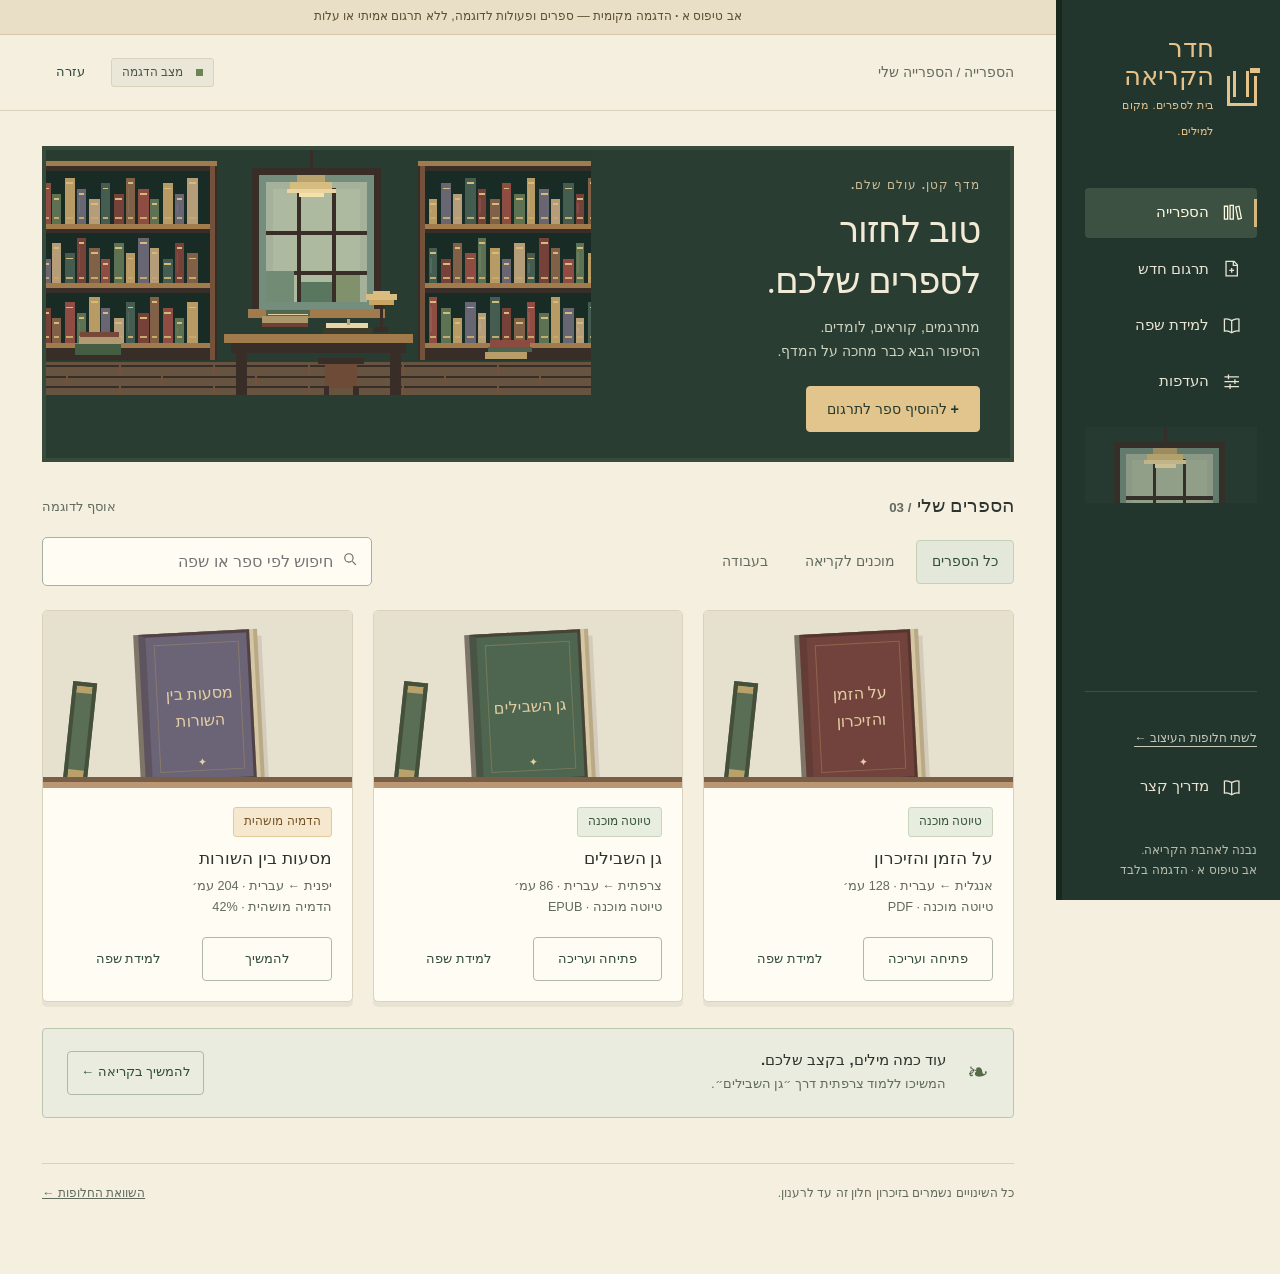
==== design/pixel-library/a.html @ fd71d109 "UX-PIXEL: add two isolated pixel library prototypes" ====
<!doctype html>
<html lang="he" dir="rtl"><head><meta charset="utf-8"><meta name="viewport" content="width=device-width, initial-scale=1"><meta name="color-scheme" content="light"><title>חדר הקריאה · אב טיפוס א</title><link rel="stylesheet" href="styles.css"><script defer src="app.js"></script></head><body data-design="a"><a class="skip" href="#main">דילוג לתוכן</a><div id="app"></div><div id="announcer" class="sr-only" role="status" aria-live="polite"></div><div id="toast" class="toast" role="status" hidden></div><dialog id="modal" aria-labelledby="modal-title"></dialog><noscript>יש להפעיל JavaScript כדי להתנסות באב הטיפוס.</noscript></body></html>
---- design/pixel-library/styles.css ----
/* Original, dependency-free pixel library prototypes. Art is code-native SVG/CSS. */
:root{--paper:#f5efdf;--surface:#fffcf3;--ink:#2d342e;--muted:#626b5e;--line:#d9d2bc;--green:#304c3c;--accent:#8d403c;--gold:#c3a66e;--shadow:0 5px 0 #262a2110;font-family:"Segoe UI",Arial,sans-serif;font-size:16px;color:var(--ink);background:var(--paper);line-height:1.6;font-synthesis:none}
*{box-sizing:border-box}body{margin:0}button,input,textarea,select{font:inherit}button,a,input,textarea,summary{ -webkit-tap-highlight-color:transparent}button{cursor:pointer}button:disabled{cursor:default;opacity:.55}button,a{touch-action:manipulation}a{color:inherit}button{color:inherit}button:focus-visible,a:focus-visible,input:focus-visible,textarea:focus-visible,summary:focus-visible{outline:3px solid #b65d2e;outline-offset:4px}h1,h2,h3,p{margin:0}h1,h2,h3{line-height:1.3}h1{font-family:Georgia,"Noto Serif Hebrew","Times New Roman",serif;font-size:clamp(2.1rem,4vw,3.3rem);font-weight:500;letter-spacing:-.025em}h2{font-size:1.4rem;font-weight:650}h3{font-size:1.05rem}p{line-height:1.7}small,.small{font-size:.83rem}input[type=search],input[type=text],input[type=number],textarea{width:100%;border:1px solid #a7af9f;border-radius:5px;background:var(--surface);padding:11px 13px;min-height:46px;color:var(--ink)}input[type=range]{width:100%;height:44px;accent-color:var(--green);cursor:pointer}input[type=radio],input[type=checkbox]{accent-color:var(--green);width:18px;height:18px;flex:none}textarea{min-height:150px;resize:vertical;line-height:1.9}fieldset{border:0;padding:0;margin:0;min-width:0}legend{font-weight:650;padding:0;margin-bottom:10px}label{display:block}button{border:0;background:none}hr{border:0;border-top:1px solid var(--line);margin:22px 0}[hidden]{display:none!important}.sr-only{position:absolute;width:1px;height:1px;overflow:hidden;clip:rect(0,0,0,0);white-space:nowrap}.skip{position:fixed;top:-100px;right:20px;padding:12px 20px;background:#fff;z-index:100}.skip:focus{top:10px}.muted{color:var(--muted)}.eyebrow{font-size:.75rem;font-weight:700;letter-spacing:.09em;display:block;margin-bottom:10px}.pill{display:inline-flex;align-items:center;gap:7px;padding:4px 10px;border-radius:3px;border:1px solid var(--line);font-size:.76rem;font-weight:600;background:#ebe7d8;color:#4e5849;white-space:nowrap}.pill.ready{background:#e7eddf;color:#3b573c;border-color:#cbd5bd}.pill.warning{background:#f6e8ce;color:#765324;border-color:#e3c99e}.btn{display:inline-flex;align-items:center;justify-content:center;gap:10px;min-height:46px;padding:11px 20px;border:1px solid var(--green);border-radius:4px;background:var(--green);color:#fffdf4;text-decoration:none;font-weight:600;font-size:.9rem;line-height:1.4}.btn:hover{background:#243c2e}.btn.secondary{background:transparent;color:var(--green);border-color:#aeb9a8}.btn.secondary:hover{background:#e8ecdf}.btn.ghost{border-color:transparent;background:none;color:var(--green)}.btn.ghost:hover{background:#e4e8dc}.btn.small{font-size:.82rem;min-height:44px;padding:9px 13px}.btn.accent{background:var(--accent);border-color:var(--accent)}.row{display:flex;align-items:center;gap:12px;flex-wrap:wrap}.between{justify-content:space-between}.stack{display:grid;gap:20px}.panel{background:var(--surface);border:1px solid var(--line);border-radius:6px;padding:26px;box-shadow:var(--shadow)}.panel>h2{margin-bottom:14px}.page-heading{display:flex;justify-content:space-between;align-items:end;gap:20px;margin:0 0 27px}.page-heading p{margin-top:9px;color:var(--muted)}.section-title{display:flex;align-items:center;justify-content:space-between;gap:12px;margin:30px 0 18px}.section-title h2{font-size:1.2rem}.demo-bar{font-size:.78rem;text-align:center;background:#e9dfc7;color:#5b502f;padding:7px 14px;border-bottom:1px solid #d7c9a8}.demo-bar b{font-weight:650}.brand{text-decoration:none;display:flex;align-items:center;gap:13px}.brand strong{font-family:Georgia,"Times New Roman",serif;font-size:1.6rem;font-weight:500;display:block;line-height:1.1}.brand small{font-size:.7rem;letter-spacing:.04em}.logo-pixel{width:33px;height:30px;display:inline-block;position:relative;border:3px solid currentColor;border-top:0;margin-top:5px}.logo-pixel:before{content:"";position:absolute;top:-5px;right:5px;width:10px;height:26px;border-inline:3px solid currentColor}.logo-pixel:after{content:"";position:absolute;top:-8px;right:-6px;width:10px;height:5px;background:currentColor}.shell{min-height:100vh}.side-nav{width:224px;position:fixed;inset:0 0 0 auto;background:#22362d;color:#e9e4d3;padding:35px 23px 20px;display:flex;flex-direction:column;border-left:6px solid #18281f}.side-nav .brand{margin-bottom:46px;color:#e5c28a}.nav-list{display:grid;gap:7px}.nav-button{display:flex;align-items:center;gap:13px;text-align:start;padding:13px 14px;border-radius:4px;min-height:48px;font-size:.91rem;color:inherit;position:relative}.nav-button svg{width:21px;height:21px;flex:none}.nav-button:hover{background:#ffffff0c}.nav-button.active{color:#fff8df;background:#3d5142}.nav-button.active:before{content:"";width:3px;position:absolute;right:0;top:11px;bottom:11px;background:#d5b77f}.nav-divider{height:1px;background:#ffffff20;margin:24px 0}.sidebar-bottom{margin-top:auto;display:grid;gap:13px}.sidebar-bottom a{font-size:.78rem;color:#c7c9b8;text-underline-offset:4px}.side-footer{font-size:.74rem;color:#b7bdad;line-height:1.7;margin-top:15px}.sidebar-art{height:76px;overflow:hidden;opacity:.8;margin-top:20px}.body-area{margin-right:224px}.topline{min-height:76px;padding:15px 42px;display:flex;align-items:center;justify-content:space-between;border-bottom:1px solid var(--line);gap:16px}.breadcrumb{font-size:.85rem;color:var(--muted)}.top-tools{display:flex;align-items:center;gap:12px}.local-dot{width:7px;height:7px;background:#6b8555;display:inline-block;margin-inline-end:6px}.main{max-width:1230px;margin:auto;padding:35px 42px 50px;min-height:calc(100vh - 150px)}.app-footer{display:flex;align-items:center;justify-content:space-between;gap:14px;padding:20px 0;margin-top:45px;border-top:1px solid var(--line);font-size:.77rem;color:var(--muted)}.library-hero{display:grid;grid-template-columns:1fr 1.3fr;align-items:center;background:#293d33;color:#f2ead5;min-height:235px;border:4px solid #364b3c;overflow:hidden;position:relative;margin-bottom:32px}.hero-copy{padding:26px 30px;z-index:1}.hero-copy .eyebrow{color:#cdbd99}.hero-copy h1{font-size:2.25rem;line-height:1.4}.hero-copy p{color:#d0d4bf;font-size:.88rem;margin:10px 0 22px}.library-hero .btn{background:#e1c58c;color:#283a2c;border-color:#e1c58c}.scene{display:block;width:100%;height:100%;min-height:210px;object-fit:cover;image-rendering:pixelated}.hero-art{height:245px;align-self:stretch;overflow:hidden}.toolbar{display:flex;align-items:center;justify-content:space-between;gap:18px;margin-bottom:24px;flex-wrap:wrap}.search{position:relative;max-width:330px;flex:1;min-width:170px}.search input{padding-inline-start:38px;background:#fffcf3}.search svg{position:absolute;right:12px;top:14px;width:18px;height:18px;color:var(--muted)}.filter-group{display:flex;gap:5px;flex-wrap:wrap}.filter{border:1px solid transparent;border-radius:4px;min-height:44px;padding:9px 15px;font-size:.85rem;color:var(--muted)}.filter.active{background:#e3e8da;color:#304c3c;border-color:#c5cfba;font-weight:650}.books{display:grid;grid-template-columns:repeat(3,minmax(0,1fr));gap:20px}.book-card{background:var(--surface);border:1px solid var(--line);border-radius:5px;overflow:hidden;box-shadow:var(--shadow)}.book-art{height:177px;display:flex;align-items:end;justify-content:center;background:#e6e0cf;border-bottom:6px solid #ba9672;position:relative;padding:22px 30px 0;overflow:hidden}.book-art:after{content:"";position:absolute;left:0;right:0;bottom:0;height:5px;background:#795e47}.book-cover{height:150px;width:111px;background:var(--cover,#6b433c);color:#e4cfa3;position:relative;box-shadow:-5px 0 #392e2599,4px 0 #d5c6a4,8px 0 #b9a984,12px 7px 0 #3a2c251c;border:3px solid #432e2599;border-left:7px solid #392b2444;display:flex;align-items:center;justify-content:center;padding:13px;text-align:center;font-family:Georgia,"Times New Roman",serif;font-size:1rem;line-height:1.7;transform:rotate(-3deg)}.book-cover:before{content:"";position:absolute;inset:8px;border:1px solid #b3996366}.book-cover:after{content:"✦";position:absolute;bottom:7px;font-size:11px}.book-art .little-book{position:absolute;height:100px;width:24px;bottom:0;left:25px;background:#5a6e55;border:4px solid #45503b;box-shadow:inset 0 7px #b9a16a,inset 0 -8px #b9a16a;transform:rotate(6deg)}.book-body{padding:19px 20px 20px}.book-body h3{font-size:1.05rem;margin-top:11px}.book-meta{font-size:.79rem;color:var(--muted);margin:6px 0 18px}.book-actions{display:flex;gap:9px}.book-actions .btn{flex:1;padding:9px;font-size:.8rem}.continue-card{display:flex;align-items:center;gap:21px;margin-top:26px;padding:21px 24px;border:1px solid #b9c5ad;background:#e9ecdf;border-radius:4px}.continue-card .bookmark{font-size:1.6rem;color:#566a48}.continue-card h3{font-size:.94rem}.continue-card p{font-size:.83rem;color:var(--muted);margin-top:4px}.continue-card .btn{margin-inline-start:auto;white-space:nowrap}.empty{padding:55px 20px;text-align:center;border:1px dashed var(--line);background:#fffcf380;grid-column:1/-1}.empty p{color:var(--muted);margin:12px 0 18px}.workspace-grid{display:grid;grid-template-columns:minmax(0,1fr) 280px;gap:25px;align-items:start}.intro-note{border-inline-start:3px solid var(--gold);padding-inline-start:14px;margin:15px 0 24px;color:var(--muted);font-size:.9rem}.drop-zone{display:grid;place-items:center;text-align:center;border:2px dashed #b5bda7;background:#f0f1e7;border-radius:5px;min-height:180px;padding:26px;transition:background .15s}.drop-zone.drag{background:#dae5cf;border-color:var(--green)}.drop-zone h3{margin:12px 0 5px;font-size:1.1rem}.drop-zone p{font-size:.83rem;color:var(--muted);margin-bottom:16px}.drop-zone svg{width:43px;height:43px;color:#718465}.drop-zone .file-name{max-width:100%;overflow-wrap:anywhere;font-size:1rem}.file-input{position:absolute;width:1px;height:1px;opacity:0;pointer-events:none}.selected-meta{display:flex;gap:8px;justify-content:center;margin-top:10px;font-size:.77rem;color:var(--muted)}.field-group{margin-top:25px;display:grid;gap:24px}.choices{display:flex;gap:8px;flex-wrap:wrap}.choice{display:flex;align-items:center;gap:9px;border:1px solid #bdc4b3;background:#fffdf6;min-height:48px;padding:10px 15px;border-radius:4px;cursor:pointer;flex:1;min-width:110px;font-size:.89rem}.choice:has(input:checked){background:#e7ecde;border-color:#5e7557;box-shadow:inset 0 0 0 1px #5e7557}.choice:has(input:focus-visible){outline:3px solid #b65d2e;outline-offset:3px}.choice small{font-size:.75rem;display:block;color:var(--muted)}.choice input{margin:0}.control-head{display:flex;justify-content:space-between;align-items:center;gap:14px;margin-bottom:4px;font-weight:650;font-size:.94rem}.value{font-size:.84rem;font-weight:650;color:var(--green);background:#e5eadc;padding:3px 10px;border-radius:3px}.range-labels{display:flex;justify-content:space-between;gap:8px;font-size:.8rem;color:var(--muted);margin-bottom:2px}.help-text{font-size:.81rem;color:var(--muted);margin-top:7px}.budget-row{display:flex;align-items:center;gap:18px}.budget-row input[type=number]{width:100px;direction:ltr;text-align:center}.budget-row input[type=range]{flex:1;min-width:0}.advanced{border-top:1px solid var(--line);margin-top:24px;padding-top:7px}.advanced summary{min-height:48px;cursor:pointer;padding:11px 0;font-size:.87rem;font-weight:600}.advanced .stack{padding:12px 0}.inline-check{display:flex;align-items:start;gap:10px;font-size:.86rem}.inline-check input{margin-top:5px}.form-actions{display:flex;align-items:center;justify-content:space-between;gap:14px;border-top:1px solid var(--line);padding-top:22px;margin-top:24px;flex-wrap:wrap}.form-actions p{font-size:.79rem;color:var(--muted)}.summary-card{position:sticky;top:25px}.summary-card .eyebrow{color:var(--muted)}.summary-card h3{margin:10px 0 17px;font-size:1.18rem}.summary-lines{display:grid;gap:13px}.summary-line{display:flex;justify-content:space-between;align-items:start;gap:12px;font-size:.85rem}.summary-line span{color:var(--muted)}.summary-line strong{font-weight:600;text-align:end;overflow-wrap:anywhere}.summary-card .tiny-scene{height:95px;overflow:hidden;border:2px solid #817050;margin-bottom:20px}.summary-card .scene{min-height:95px}.summary-card p{font-size:.8rem;color:var(--muted);margin-top:20px}.error{font-size:.86rem;color:#8b302f;background:#f7e5df;border:1px solid #d7a99b;border-radius:3px;padding:11px 14px;margin:14px 0}.steps{display:flex;gap:0;margin:0 0 26px;padding:0;list-style:none;border-bottom:1px solid var(--line)}.steps li{flex:1;display:flex;gap:9px;align-items:center;font-size:.87rem;padding:13px 6px;border-bottom:3px solid transparent;color:var(--muted)}.steps li.current{border-color:var(--accent);color:var(--accent);font-weight:650}.steps li.done{color:var(--green)}.step-number{width:25px;height:25px;display:inline-grid;place-items:center;border:1px solid currentColor;font-size:.75rem;border-radius:50%}.review-levels{margin-top:7px;display:grid;grid-template-columns:repeat(3,1fr);gap:6px}.review-levels button{min-height:44px;font-size:.8rem;border:1px solid transparent;border-radius:3px;padding:7px}.review-levels button[aria-pressed=true]{background:#e7ecde;border-color:#b6c4a5;font-weight:600}.job-center{max-width:800px;margin:0 auto}.job-scene{height:185px;overflow:hidden;max-width:500px;margin:0 auto 25px;border:4px solid #786747}.job-scene .scene{min-height:185px}.job-status{text-align:center;margin:20px 0 28px}.job-status h1{font-size:2.1rem;margin:9px 0}.job-status p{color:var(--muted);overflow-wrap:anywhere}.progress-heading{display:flex;justify-content:space-between;align-items:center;margin-bottom:12px;font-size:.9rem}progress{width:100%;height:12px;accent-color:var(--green);border:0;background:#dedecf;display:block}progress::-webkit-progress-bar{background:#dedecf;border-radius:2px}progress::-webkit-progress-value{background:#607b50;border-radius:2px}.job-stages{display:grid;grid-template-columns:repeat(4,1fr);gap:10px;padding:23px 0 0}.job-stage{font-size:.8rem;color:var(--muted);display:flex;align-items:center;gap:7px}.stage-dot{width:8px;height:8px;display:inline-block;flex:none;background:#c8cbbd}.job-stage.done .stage-dot{background:#617b50}.job-actions{display:flex;justify-content:center;gap:12px;margin:25px 0}.notice{padding:14px 17px;border:1px solid #d5c5a3;background:#f4ead4;color:#685533;font-size:.85rem;border-radius:4px}.result-layout{display:grid;grid-template-columns:230px minmax(0,1fr);gap:35px}.result-layout .book-art{height:265px;border:1px solid var(--line);border-bottom:7px solid #b3936e;border-radius:4px}.result-layout .book-cover{height:205px;width:145px;font-size:1.3rem;margin-bottom:5px}.result-heading{margin:8px 0 24px}.result-heading h1{margin:12px 0;font-size:2.3rem}.result-heading p{color:var(--muted)}.result-actions{display:flex;gap:10px;flex-wrap:wrap;margin:24px 0}.review-panel{margin-top:26px}.review-columns{display:grid;grid-template-columns:1fr 1fr;gap:20px;direction:ltr;margin:20px 0}.review-columns>section{min-width:0}.review-columns h3{font-size:.87rem;margin-bottom:12px;color:var(--muted)}.source-text{padding:17px;background:#efeee5;border:1px solid var(--line);border-radius:3px;min-height:210px;line-height:2;font-family:Georgia,serif;font-size:1.1rem}.review-columns textarea{min-height:210px}.review-findings{background:#f7edd7;padding:14px 18px;border-inline-start:3px solid #bb9855;font-size:.85rem}.reader-settings{display:flex;gap:20px;align-items:center;flex-wrap:wrap}.reader-settings .size-control{max-width:220px;flex:1}.learning-layout{display:grid;grid-template-columns:300px minmax(0,1fr);gap:25px}.learning-config{padding:22px}.learning-config>h2{margin-bottom:20px}.languages{display:grid;grid-template-columns:1fr 1fr;gap:7px}.languages .choice{padding:8px 10px;min-width:0;font-size:.81rem}.learning-config .control-head{margin-top:24px}.chapter-stepper{display:flex;gap:7px;align-items:center;margin:12px 0}.chapter-stepper input{min-width:0;text-align:center}.chapter-stepper .btn{padding:10px 15px}.reader{padding:30px 38px;background:#fffcf4;border:1px solid var(--line);border-radius:4px}.reader-top{display:flex;align-items:center;justify-content:space-between;gap:10px;margin-bottom:22px}.reader-top h2{font-size:1.18rem}.reader-copy{font-family:Georgia,"Times New Roman",serif;line-height:2.1;font-size:var(--reader-size,20px);max-width:58ch}.reader-copy p{margin:18px 0;line-height:2.1}.gloss-word{font-family:inherit;font-size:inherit;line-height:1.5;color:#45613b;border-bottom:2px dotted #6f875b;background:#e5ebdb;padding:0 5px;min-height:44px}.gloss-box{border:1px solid #a8b99a;background:#eef2e7;margin:20px 0;padding:13px 16px;display:flex;align-items:center;justify-content:space-between;gap:15px;font-size:.9rem}.reader-bottom{margin-top:28px;border-top:1px solid var(--line);padding-top:20px}.learning-progress{margin-top:24px}.vocab{display:grid;grid-template-columns:repeat(3,1fr);gap:12px;margin-top:16px}.vocab div{border:1px solid var(--line);padding:13px;background:#faf7ed;border-radius:3px;font-size:.88rem}.vocab small{display:block;color:var(--muted)}.settings-grid{display:grid;grid-template-columns:1fr 1fr;gap:20px}.settings-grid h3{margin-bottom:12px}.settings-grid p{font-size:.86rem;color:var(--muted);margin:10px 0 20px}.settings-grid .wide{grid-column:1/-1}.setting-row{display:flex;align-items:center;justify-content:space-between;gap:15px;border-bottom:1px solid var(--line);padding:16px 0}.setting-row h3{font-size:.91rem;margin:0}.setting-row p{margin:5px 0 0;font-size:.8rem}.toast{position:fixed;bottom:25px;left:25px;background:#243f31;color:#fff8e8;padding:14px 23px;border:1px solid #94a686;box-shadow:0 5px 25px #0002;max-width:calc(100vw - 40px);z-index:90;font-size:.9rem;border-radius:4px}dialog{width:min(530px,calc(100% - 32px));max-height:calc(100dvh - 32px);overflow:auto;background:var(--surface);color:var(--ink);border:1px solid #8f9b82;border-radius:6px;padding:28px;box-shadow:0 20px 100px #152d2244}dialog::backdrop{background:#16291fc0}dialog h2{margin-bottom:16px}dialog p{font-size:.9rem;color:var(--muted);margin:15px 0}.dialog-actions{display:flex;gap:12px;flex-wrap:wrap;margin-top:25px}.dialog-summary{padding:16px;background:#eceee1;border:1px solid var(--line);font-size:.88rem;line-height:2}.dialog-heading{display:flex;justify-content:space-between;align-items:start;gap:12px}.dialog-heading .btn{margin-top:-10px;margin-inline-end:-10px;padding:10px 15px}.no-art .scene,.no-art .book-art,.no-art .sidebar-art{visibility:hidden}.no-art .hero-art{opacity:0}.no-art .library-hero{grid-template-columns:1fr}.no-art .hero-art{display:none}
/* B: card catalogue. Top navigation, lighter room, staged choices. */
body[data-design=b]{--paper:#f6f2e7;--surface:#fffdf7;--ink:#393b31;--muted:#64685a;--green:#50614a;--accent:#91493f;--line:#dcd6c5;background:repeating-linear-gradient(0deg,transparent 0 7px,#9c865005 7px 8px),var(--paper)}body[data-design=b] .body-area{margin:0} .catalog-header{max-width:1300px;margin:auto;display:flex;align-items:center;justify-content:space-between;gap:25px;padding:25px 42px;border-bottom:1px solid var(--line)}.catalog-header .brand{color:#6f4036}.catalog-nav{display:flex;gap:5px}.catalog-nav .nav-button{color:#686858;font-size:.87rem;min-width:95px;justify-content:center}.catalog-nav .nav-button.active{background:#ede5d4;color:#7d4136}.catalog-nav .nav-button.active:before{display:none}.catalog-nav .nav-button svg{display:none}body[data-design=b] .topline{max-width:1216px;margin:0 auto;min-height:56px;padding:12px 42px;border-bottom:0}body[data-design=b] .main{padding-top:20px;max-width:1216px}body[data-design=b] .demo-bar{background:#ece5d4}body[data-design=b] .page-heading h1{font-size:2.6rem;color:#71483c}body[data-design=b] .workspace-grid{grid-template-columns:minmax(0,1fr) 310px;gap:40px}body[data-design=b] .panel{border-radius:2px;box-shadow:4px 4px 0 #c5bda52a}body[data-design=b] .wizard-panel{padding:30px 36px;border-top:5px solid #9b6e4e}body[data-design=b] .summary-card{border:0;background:none;box-shadow:none;padding:0;position:static}body[data-design=b] .summary-card .tiny-scene{height:170px;border:0;border-bottom:6px solid #bc946c;margin-bottom:23px}body[data-design=b] .summary-card .scene{min-height:170px}body[data-design=b] .drop-zone{min-height:235px;background:#f5f3e9;border-color:#c3bea6}body[data-design=b] .btn{border-radius:2px}body[data-design=b] .library-hero{background:#ece4d1;color:#503e30;border-color:#b5946f;border-width:0 0 6px;grid-template-columns:1.15fr 1fr}body[data-design=b] .hero-copy h1{color:#70483c}body[data-design=b] .hero-copy .eyebrow,body[data-design=b] .hero-copy p{color:#70654e}body[data-design=b] .library-hero .btn{background:#50614a;color:white;border-color:#50614a}body[data-design=b] .books{grid-template-columns:1fr}body[data-design=b] .book-card{display:grid;grid-template-columns:130px 1fr;border-inline-start:5px solid #af9270;border-radius:0;overflow:visible}body[data-design=b] .book-art{height:170px;padding:25px 15px 0;border-bottom:0;background:#ebe6d7}body[data-design=b] .book-cover{width:83px;height:127px;font-size:.85rem}body[data-design=b] .book-art .little-book{display:none}body[data-design=b] .book-art:after{display:none}body[data-design=b] .book-body{position:relative;padding:23px 27px}body[data-design=b] .book-body h3{margin-top:0;font-size:1.2rem}body[data-design=b] .book-body>.pill{float:left}body[data-design=b] .book-meta{margin-top:10px}body[data-design=b] .book-actions{position:absolute;left:26px;bottom:20px}body[data-design=b] .book-actions .btn{flex:none;min-width:110px}body[data-design=b] .result-layout .book-art{height:270px;border-bottom:6px solid #b5946f}body[data-design=b] .result-layout .book-cover{width:145px;height:210px;font-size:1.3rem}body[data-design=b] .reader{background:#fffef9;border-top:4px solid #b79e79}body[data-design=b] .pill{border-radius:0}
/* Comparison entry */
.comparison{background:#eee8d8}.comparison>main{max-width:1120px;margin:auto;padding:70px 35px 35px}.comparison h1{font-size:3.6rem;color:#304c3c;line-height:1.25}.comparison h1 em{font-style:normal;color:#8a4d3f}.comparison .intro{margin-top:22px;color:#666b5b;font-size:1.05rem}.compare-grid{display:grid;grid-template-columns:1fr 1fr;gap:28px;margin:36px 0 27px}.concept{padding:30px;text-decoration:none;border:1px solid #c0b69d;display:block;box-shadow:0 6px 0 #4b4a2910;transition:transform .15s}.concept:hover{transform:translateY(-3px)}.concept-a{background:#263f32;color:#f0e7cf;border:4px solid #334d3c}.concept-b{background:#fffaf0;color:#594135;border-top:4px solid #ad8764}.concept h2{font-family:Georgia,"Times New Roman",serif;font-size:2.05rem;margin:10px 0 12px;font-weight:500}.concept p{font-size:.91rem;opacity:.85}.concept-link{display:block;margin-top:25px;font-size:.9rem;font-weight:650}.mini-shelf{height:104px;display:flex;align-items:end;gap:7px;border-bottom:9px solid #99704d;padding:0 20px;margin:0 -5px 26px;background:#182c23}.mini-shelf i{display:block;width:30px;height:77px;background:#904f3e;border:4px solid #4c342a;box-shadow:inset 0 5px #b8985e,inset 0 -5px #b8985e}.mini-shelf i:nth-child(2n){height:65px;background:#73805b}.mini-shelf i:nth-child(3n){height:91px;background:#c0a074}.mini-shelf i:nth-child(5){transform:rotate(-8deg);margin:0 5px}.mini-catalog{height:104px;display:flex;gap:7px;align-items:end;margin-bottom:26px;border-bottom:7px solid #b48e67}.mini-catalog span{flex:1;padding:20px 10px;background:#ede5d3;border:1px solid #c6b998;font-size:.75rem}.mini-catalog span:nth-child(2){padding-top:35px}.mini-catalog span:nth-child(3){padding-top:50px}.demo-note{font-size:.83rem;color:#666b5b;text-align:center}.comparison-notes{margin-top:25px;font-size:.9rem;color:#646454}.comparison-notes summary{padding:12px 0;cursor:pointer;min-height:44px}.comparison-notes p{margin-top:10px}
@media(min-width:1600px){.main{padding-top:45px}.library-hero{min-height:280px}.hero-art{height:280px}}
@media(max-width:1150px){.side-nav{width:188px;padding-inline:16px}.body-area{margin-right:188px}.main{padding-inline:26px}.topline{padding-inline:26px}.books{gap:14px}.book-actions{flex-wrap:wrap}.workspace-grid{grid-template-columns:minmax(0,1fr) 240px;gap:20px}.hero-copy{padding:24px}.hero-copy h1{font-size:1.9rem}.learning-layout{grid-template-columns:260px minmax(0,1fr);gap:18px}.reader{padding:25px}.catalog-header{padding-inline:28px}body[data-design=b] .workspace-grid{grid-template-columns:minmax(0,1fr) 260px;gap:28px}.catalog-header .brand strong{font-size:1.35rem}}
@media(max-width:900px){.books{grid-template-columns:repeat(2,minmax(0,1fr))}.library-hero{grid-template-columns:1fr}.hero-art{height:170px;grid-row:1}.hero-art .scene{min-height:170px}.hero-copy{padding:24px}.hero-copy h1{font-size:2rem}.workspace-grid{grid-template-columns:1fr}.summary-card{position:static}.summary-card .tiny-scene{display:none}.learning-layout{grid-template-columns:1fr}.learning-config .languages{grid-template-columns:repeat(3,1fr)}.learning-config .control-head{margin-top:16px}.catalog-header{flex-wrap:wrap;gap:15px}.catalog-nav{margin-inline-start:auto}.catalog-nav .nav-button{min-width:75px;padding-inline:10px}body[data-design=b] .workspace-grid{grid-template-columns:1fr}body[data-design=b] .summary-card .tiny-scene{display:none}body[data-design=b] .summary-card{border:1px solid var(--line);background:#eee8d8;padding:23px}.settings-grid{grid-template-columns:1fr}.settings-grid .wide{grid-column:auto}}
@media(max-width:680px){.side-nav{position:static;width:auto;padding:18px 18px 0;border-left:0;border-bottom:5px solid #172a20;display:block}.side-nav .brand{margin-bottom:17px}.side-nav .brand strong{font-size:1.4rem}.nav-list{display:flex;gap:3px;justify-content:space-between}.nav-button{padding:10px;gap:6px;font-size:.79rem;flex:1;justify-content:center;min-height:48px}.nav-button svg{width:17px;height:17px}.nav-button.active:before{top:auto;bottom:0;left:15px;right:15px;width:auto;height:3px}.sidebar-bottom,.nav-divider,.side-footer,.sidebar-art{display:none}.body-area{margin:0}.topline{min-height:50px;padding:10px 18px}.topline .pill{font-size:.69rem}.breadcrumb{font-size:.78rem}.top-tools{gap:5px}.main{padding:22px 18px 30px}.demo-bar{font-size:.69rem;padding:6px 12px}.page-heading{align-items:start;margin-bottom:22px;gap:12px}.page-heading h1{font-size:2.1rem}.page-heading p{font-size:.86rem}.page-heading>.btn{font-size:.79rem;padding:10px 12px;white-space:nowrap}.books{gap:13px}.book-art{height:148px;padding:18px 17px 0}.book-cover{height:126px;width:88px;font-size:.85rem}.book-art .little-book{left:12px;width:18px;height:85px}.book-body{padding:15px 13px}.book-body h3{font-size:.96rem}.book-meta{font-size:.73rem;min-height:38px;margin-bottom:12px}.book-actions .btn{min-width:100%;font-size:.78rem}.hero-copy h1{font-size:2rem}.hero-copy{padding:24px}.hero-art{height:150px}.hero-art .scene{min-height:150px}.library-hero{margin-bottom:24px}.toolbar{gap:12px}.search{max-width:none;flex-basis:100%}.filter{padding:7px 13px;font-size:.8rem}.continue-card{padding:17px;gap:12px;flex-wrap:wrap}.continue-card .bookmark{display:none}.continue-card .btn{margin:0;width:100%}.panel{padding:21px 18px}.choice{padding:10px 12px;min-width:90px;font-size:.84rem}.summary-card{padding:21px}.form-actions .btn{width:100%}.form-actions p{width:100%;text-align:center}.job-stages{grid-template-columns:1fr 1fr;gap:14px}.job-scene{height:145px}.job-status h1{font-size:1.9rem}.job-actions{flex-wrap:wrap}.job-actions .btn{flex:1}.result-layout{grid-template-columns:1fr;gap:25px}.result-layout .book-art{display:none}.result-heading h1{font-size:2rem}.review-columns{grid-template-columns:1fr}.reader{padding:24px 20px}.learning-config .languages{grid-template-columns:repeat(2,1fr)}.reader-top{flex-wrap:wrap}.reader-copy{font-size:var(--reader-size,20px)}.vocab{grid-template-columns:1fr}.app-footer{font-size:.7rem;align-items:start;flex-wrap:wrap}.catalog-header{padding:20px 18px 0;display:block;border-bottom:3px solid #b19670}.catalog-header .brand{margin-bottom:17px}.catalog-nav{gap:0}.catalog-nav .nav-button{min-width:0;padding:11px 8px;flex:1;font-size:.77rem;border-radius:0}.catalog-header .brand strong{font-size:1.5rem}body[data-design=b] .topline{padding:12px 18px}body[data-design=b] .main{padding:18px}body[data-design=b] .page-heading h1{font-size:2.15rem}body[data-design=b] .wizard-panel{padding:22px 18px}body[data-design=b] .library-hero{grid-template-columns:1fr}body[data-design=b] .book-card{grid-template-columns:90px 1fr}body[data-design=b] .book-art{padding:27px 10px 0;height:180px}body[data-design=b] .book-cover{width:64px;height:110px;font-size:.72rem;padding:8px}body[data-design=b] .book-body{padding:17px 15px}body[data-design=b] .book-body>.pill{float:none;margin-bottom:9px;font-size:.67rem}body[data-design=b] .book-body h3{font-size:1.03rem}body[data-design=b] .book-meta{margin:7px 0 10px;min-height:0}body[data-design=b] .book-actions{position:static;gap:5px;flex-wrap:wrap}body[data-design=b] .book-actions .btn{min-width:80px;font-size:.74rem;padding:8px;min-height:44px;flex:1}.steps li{font-size:.76rem;gap:6px}.step-number{width:23px;height:23px}.comparison>main{padding:40px 22px}.comparison h1{font-size:2.65rem}.comparison .intro{font-size:.93rem}.compare-grid{grid-template-columns:1fr;gap:23px}.concept{padding:25px}.mini-shelf i{width:26px}.demo-note{font-size:.77rem}.dialog-actions .btn{flex:1}}
@media(max-width:360px){.books{grid-template-columns:1fr}.book-art{height:170px}.book-cover{height:145px;width:105px}.book-meta{min-height:0}.book-actions{flex-wrap:nowrap}.book-actions .btn{min-width:0}.main{padding-inline:14px}.nav-button{font-size:.72rem;padding-inline:7px}.nav-button svg{display:none}.topline .pill{font-size:.63rem;padding-inline:6px}.hero-copy h1{font-size:1.8rem}.choices .choice{min-width:80px}.catalog-nav .nav-button{font-size:.72rem}}
@media(prefers-reduced-motion:reduce){*,*:before,*:after{animation:none!important;transition:none!important;scroll-behavior:auto!important}}
.result-heading h1,.summary-card h3{overflow-wrap:anywhere}
.no-art .book-art,.no-art .sidebar-art{display:none}
.no-art .book-card,.no-art .result-layout{grid-template-columns:1fr}
.learning-controls>summary{display:none;cursor:pointer;min-height:44px}
.learning-controls>summary strong,.learning-controls>summary span{display:block}
@media(max-width:900px){.learning-controls>summary{display:list-item;margin-inline-start:16px}.learning-controls[open]>summary{margin-bottom:20px}.learning-controls>summary strong{font-size:.95rem}.learning-controls>summary span{margin-top:5px}.learning-layout{gap:15px}.learning-config{padding:17px 20px}}
.main:focus{outline:none}
@media(max-width:900px){.learning-controls>summary{display:block;position:relative;list-style:none;margin-inline-start:0;padding-inline-end:24px}.learning-controls>summary::-webkit-details-marker{display:none}.learning-controls>summary:after{content:'⌄';position:absolute;left:0;top:0}.learning-controls[open]>summary:after{content:'⌃'}}
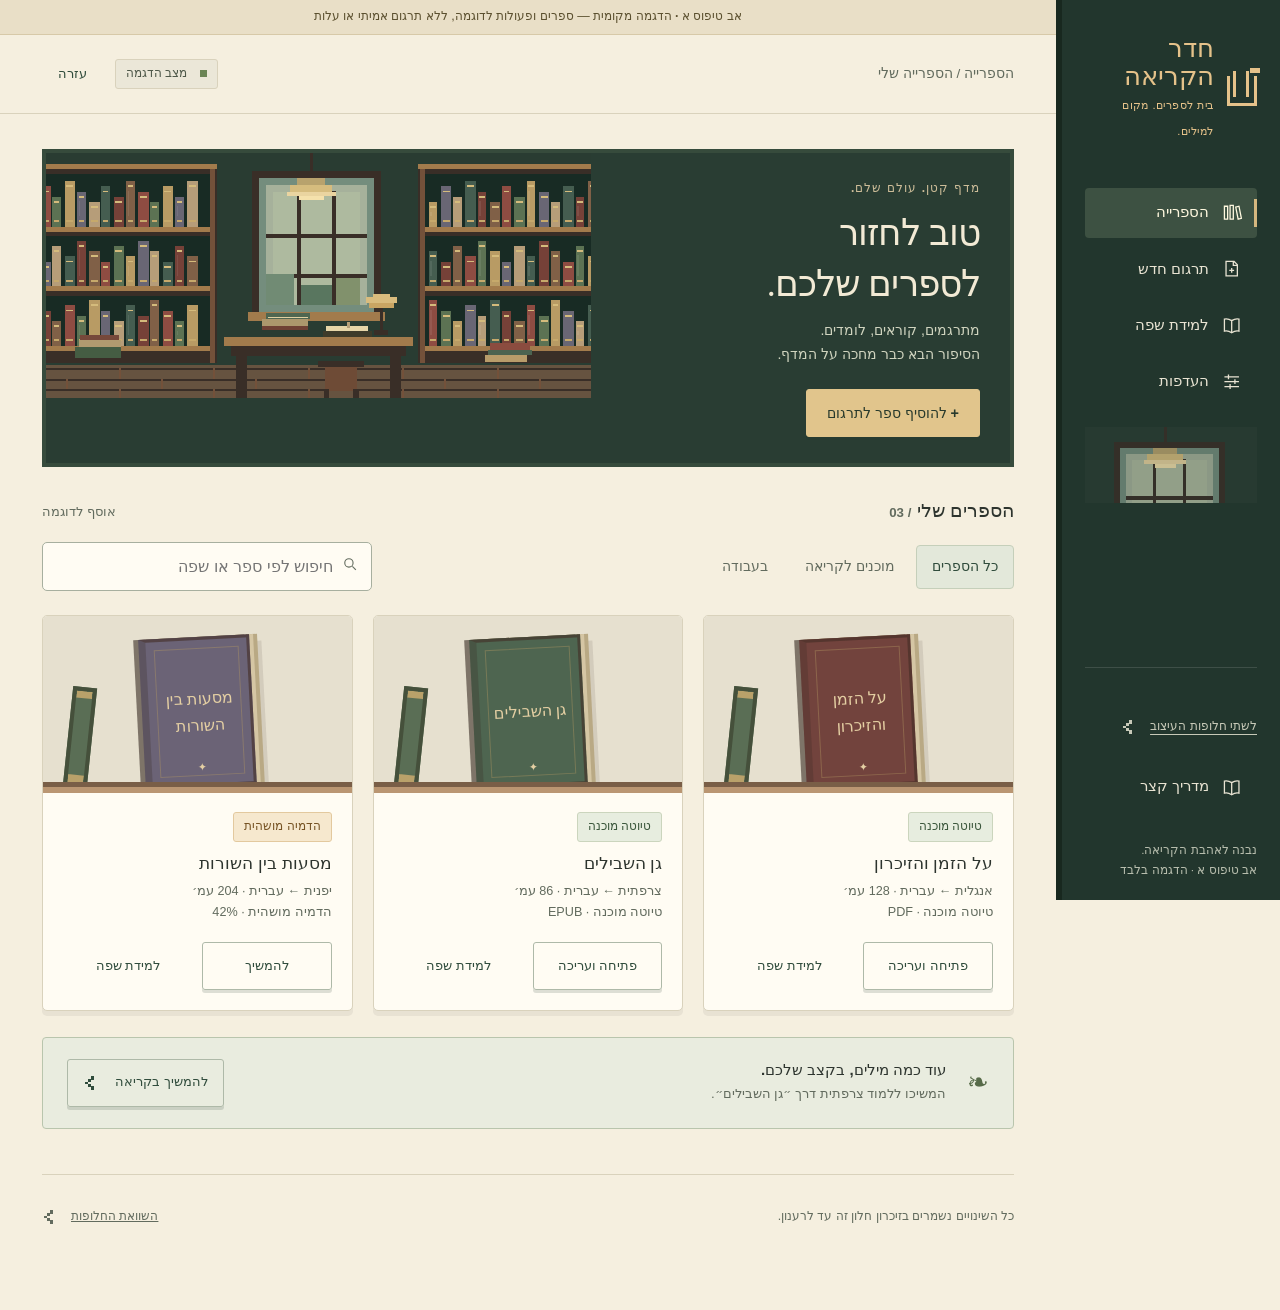
==== commit f840d8f0: "UX-READING-CONTROLS: refine tactile sliders and navigation" ====
--- a/design/pixel-library/a.html
+++ b/design/pixel-library/a.html
@@ -1,2 +1,2 @@
 <!doctype html>
-<html lang="he" dir="rtl"><head><meta charset="utf-8"><meta name="viewport" content="width=device-width, initial-scale=1"><meta name="color-scheme" content="light"><title>חדר הקריאה · אב טיפוס א</title><link rel="stylesheet" href="styles.css"><script defer src="app.js"></script></head><body data-design="a"><a class="skip" href="#main">דילוג לתוכן</a><div id="app"></div><div id="announcer" class="sr-only" role="status" aria-live="polite"></div><div id="toast" class="toast" role="status" hidden></div><dialog id="modal" aria-labelledby="modal-title"></dialog><noscript>יש להפעיל JavaScript כדי להתנסות באב הטיפוס.</noscript></body></html>
+<html lang="he" dir="rtl"><head><meta charset="utf-8"><meta name="viewport" content="width=device-width, initial-scale=1"><meta name="color-scheme" content="light"><title>חדר הקריאה · אב טיפוס א</title><link rel="stylesheet" href="styles.css"><link rel="stylesheet" href="reading-room.css"><script defer src="app.js"></script><script defer src="reading-room.js"></script></head><body data-design="a"><a class="skip" href="#main">דילוג לתוכן</a><div id="app"></div><div id="announcer" class="sr-only" role="status" aria-live="polite"></div><div id="toast" class="toast" role="status" hidden></div><dialog id="modal" aria-labelledby="modal-title"></dialog><noscript>יש להפעיל JavaScript כדי להתנסות באב הטיפוס.</noscript></body></html>
--- a/design/pixel-library/reading-room.css
+++ b/design/pixel-library/reading-room.css
@@ -0,0 +1,83 @@
+/* Reading Room only: tactile brass-and-wood controls, with native input semantics. */
+body[data-design=a]{--room-brass:#c1a16b;--room-wood:#8b6b42;--room-track:#e7ddc5;--room-border:#ab956d}
+body[data-design=a] .btn{min-height:48px;padding:12px 20px;border-radius:3px;box-shadow:0 3px 0 #1c302626;gap:10px}
+body[data-design=a] .btn:hover{box-shadow:0 4px 0 #1c302630}
+body[data-design=a] .btn:active{transform:translateY(2px);box-shadow:none}
+body[data-design=a] .btn.ghost{box-shadow:none}
+body[data-design=a] .btn.small{min-height:48px;padding:10px 15px}
+body[data-design=a] .choice{min-height:58px;border-color:#b6b99f;border-width:1px;border-bottom-width:3px;padding:12px 16px}
+body[data-design=a] .choice:has(input:checked){border-color:#6d805d;box-shadow:inset 0 0 0 1px #6d805d}
+body[data-design=a] input[type=radio],body[data-design=a] input[type=checkbox]{width:22px;height:22px}
+
+/* A 56px interaction zone surrounds a 12px rail and a 32px square grip. */
+.room-slider{min-width:0;position:relative}
+body[data-design=a] input[type=range]{-webkit-appearance:none;appearance:none;display:block;width:100%;height:56px;margin:4px 0;background:transparent;border-radius:3px;cursor:grab;--range-progress:50%;padding:0 1px}
+body[data-design=a] input[type=range]:active{cursor:grabbing}
+body[data-design=a] input[type=range]::-webkit-slider-runnable-track{height:12px;border:1px solid var(--room-border);border-radius:2px;background:linear-gradient(to left,#55704b 0%,#55704b var(--range-progress),var(--room-track) var(--range-progress),var(--room-track) 100%);box-shadow:inset 0 2px 0 #3d432222,0 1px 0 #fff}
+body[data-design=a] input[type=range]::-webkit-slider-thumb{-webkit-appearance:none;appearance:none;width:32px;height:32px;margin-top:-11px;border:2px solid #6e5535;border-radius:3px;background:linear-gradient(90deg,transparent 0 10px,#705532 10px 12px,transparent 12px 16px,#705532 16px 18px,transparent 18px),#d6b77e;box-shadow:inset 2px 2px 0 #f6dda4,inset -2px -2px 0 #a3814e,0 3px 0 #463a2340}
+body[data-design=a] input[type=range]::-moz-range-track{height:10px;border:1px solid var(--room-border);border-radius:2px;background:var(--room-track);box-shadow:inset 0 2px 0 #3d432222}
+body[data-design=a] input[type=range]::-moz-range-progress{height:10px;background:#55704b}
+body[data-design=a] input[type=range]::-moz-range-thumb{width:28px;height:28px;border:2px solid #6e5535;border-radius:3px;background:linear-gradient(90deg,transparent 0 10px,#705532 10px 12px,transparent 12px 16px,#705532 16px 18px,transparent 18px),#d6b77e;box-shadow:inset 2px 2px #f6dda4,inset -2px -2px #a3814e,0 3px #463a2340}
+body[data-design=a] input[type=range]:hover::-webkit-slider-thumb{background-color:#e4c98f;border-color:#514027}
+body[data-design=a] input[type=range]:hover::-moz-range-thumb{background-color:#e4c98f;border-color:#514027}
+body[data-design=a] input[type=range]:focus-visible{outline:3px solid #8c4d2e;outline-offset:2px;background:#f1e6cb80}
+body[data-design=a] .control-head .value{padding:5px 13px;background:#e9e1cb;color:#384b32;border:1px solid #c6b995;border-bottom-width:2px;min-width:68px;text-align:center}
+.room-scale{display:flex;justify-content:space-between;gap:10px;font-size:.76rem;color:#606650;margin-top:-3px;padding-inline:2px}
+.room-scale span:nth-child(2){font-size:.72rem;color:#77745f}
+body[data-design=a] .review-levels,.room-stations{display:grid;grid-template-columns:repeat(3,minmax(0,1fr));gap:9px;margin:1px 0 12px}
+body[data-design=a] .review-levels button,.room-stations button{display:flex;flex-direction:column;align-items:center;justify-content:center;gap:3px;min-height:56px;padding:10px 6px;border:1px solid #c1b493;border-bottom:3px solid #b3a27a;border-radius:3px;background:#f6efdd;color:#5b604c;font-size:.85rem;position:relative}
+body[data-design=a] .review-levels button:before,.room-stations button:before{content:'';width:6px;height:6px;background:#c4b894;position:absolute;top:-10px;left:calc(50% - 3px)}
+body[data-design=a] .review-levels button[aria-pressed=true],.room-stations button[aria-pressed=true]{background:#e1e8d6;color:#2e472e;border-color:#667c52;border-bottom-color:#455e36;font-weight:700}
+body[data-design=a] .review-levels button[aria-pressed=true]:before,.room-stations button[aria-pressed=true]:before{background:#526c42}
+body[data-design=a] .review-levels button:hover,.room-stations button:hover{background:#e7ead9;border-color:#8b9c75}
+.room-stations small{font-size:.72rem;font-weight:400;color:#69715b}
+body[data-design=a] .field-group{gap:28px}
+body[data-design=a] .help-text{line-height:1.8}
+
+/* Exact entry stays available; arrow-sized browser spinners become explicit +/- controls. */
+body[data-design=a] input[type=number]{-moz-appearance:textfield;appearance:textfield;min-height:50px}
+body[data-design=a] input[type=number]::-webkit-inner-spin-button,body[data-design=a] input[type=number]::-webkit-outer-spin-button{-webkit-appearance:none;appearance:none;margin:0}
+.room-number{display:flex;align-items:stretch;gap:0;min-width:0;border:1px solid #b2a17b;border-bottom:3px solid #b2a17b;border-radius:3px;background:#fffbef;overflow:visible}
+body[data-design=a] .room-number input{width:100px;min-width:0;border:0;border-inline:1px solid #d1c6a9;border-radius:0;background:#fffdf4;min-height:50px;font-size:1rem;box-shadow:none}
+.room-step{display:inline-flex;align-items:center;justify-content:center;width:48px;min-width:48px;min-height:50px;padding:0;border:0;border-radius:2px;background:#eee2c4;color:#4c573d;font-size:1.6rem;line-height:1;font-weight:750;flex:none}
+.room-step:hover:not(:disabled){background:#dfc794;color:#34492e}
+.room-step:active:not(:disabled){background:#d1b47a;box-shadow:inset 0 2px 0 #9d814a}
+.room-step:disabled{color:#9d9e88;background:#f0eadb;opacity:.65}
+body[data-design=a] .budget-row{gap:18px;align-items:center;flex-wrap:wrap}
+body[data-design=a] .budget-row>.room-slider{flex:1 1 180px}
+body[data-design=a] .chapter-stepper{display:grid;grid-template-columns:52px minmax(0,1fr) 52px;gap:8px}
+body[data-design=a] .chapter-stepper .btn{min-height:52px;padding:0;font-size:1.5rem;font-weight:750;border-color:#ad9b73;background:#efe3c7;box-shadow:0 2px #c1b18b}
+body[data-design=a] .chapter-stepper input{min-height:52px;text-align:center;background:#fffdf4;font-size:1rem}
+body[data-design=a] .reader-settings{gap:20px;padding-bottom:16px;margin-bottom:18px;border-bottom:1px solid var(--line)}
+body[data-design=a] .reader-settings .size-control{max-width:360px;min-width:200px;flex:1 1 240px}
+.room-size{display:flex;align-items:center;gap:12px;direction:ltr}
+.room-size .room-step{font-size:1.4rem;min-height:48px;width:48px}
+.room-size input{min-width:0;direction:rtl}
+body[data-design=a] #size-value{display:inline-block;min-width:28px;text-align:center;font-weight:700;color:#3d5335;background:#e8e4d2;border-radius:2px;margin-inline-start:6px}
+
+/* Solid pixel chevrons with words in place of isolated hairline arrows. */
+.room-chevron{display:inline-flex;width:18px;height:18px;align-items:center;justify-content:center;flex:none;vertical-align:middle;margin-inline-start:4px}
+.room-chevron svg{width:16px;height:16px}
+.room-chevron.is-right{transform:scaleX(-1)}
+.room-page-button .room-chevron{margin:0}
+body[data-design=a] .room-page-button{border:1px solid #c0b18c;background:#f4ebd5;color:#405339;min-width:100px}
+body[data-design=a] .room-page-button:disabled{background:#f2eee2;color:#959983;border-color:#d6d2bf}
+.room-pagination{display:grid;grid-template-columns:auto 1fr auto;gap:15px;align-items:center;text-align:center}
+.room-pagination #segment-number{min-width:100px;font-variant-numeric:tabular-nums}
+body[data-design=a] .app-footer a,body[data-design=a] .sidebar-bottom>a{display:inline-flex;gap:7px;align-items:center;min-height:44px}
+
+body[data-design=a] details>summary{list-style:none;position:relative;min-height:52px;padding:13px 0 13px 42px;border-radius:3px;cursor:pointer}
+body[data-design=a] details>summary::-webkit-details-marker{display:none}
+body[data-design=a] details>summary:before{content:'';position:absolute;left:0;top:10px;width:30px;height:30px;background:#e8dcc0;border:1px solid #b7a782;border-bottom-width:3px;border-radius:3px}
+body[data-design=a] details>summary:after{content:'';position:absolute;left:8px;top:19px;width:16px;height:12px;background:#4a5d3f;clip-path:polygon(0 0,25% 0,25% 33%,50% 66%,75% 33%,75% 0,100% 0,100% 50%,75% 83%,50% 100%,25% 83%,0 50%)}
+body[data-design=a] details[open]>summary:after{transform:rotate(180deg)}
+body[data-design=a] .learning-controls>summary{display:none}
+html.reading-room::-webkit-scrollbar,body[data-design=a] *::-webkit-scrollbar{width:18px;height:18px}
+html.reading-room::-webkit-scrollbar-track,body[data-design=a] *::-webkit-scrollbar-track{background:#e7dfca;border-inline-start:1px solid #c8b990}
+html.reading-room::-webkit-scrollbar-thumb,body[data-design=a] *::-webkit-scrollbar-thumb{background:#aa8c58;border:3px solid #e7dfca;border-radius:3px;min-height:56px}
+html.reading-room::-webkit-scrollbar-thumb:hover,body[data-design=a] *::-webkit-scrollbar-thumb:hover{background:#7f683f}
+html.reading-room::-webkit-scrollbar-button,body[data-design=a] *::-webkit-scrollbar-button{display:none;width:0;height:0}
+@supports not selector(::-webkit-scrollbar){html.reading-room,body[data-design=a] *{scrollbar-width:auto;scrollbar-color:#9a7e4d #e7dfca}}
+@media(max-width:900px){body[data-design=a] .learning-controls>summary{display:block;margin:0;padding-inline-end:42px;padding-inline-start:0;text-align:start}body[data-design=a] .learning-controls>summary strong{font-size:1rem}body[data-design=a] .learning-config{padding:16px 20px}}
+@media(max-width:600px){body[data-design=a] .budget-row{gap:12px}.room-number{width:100%}body[data-design=a] .room-number input{flex:1;width:100px}body[data-design=a] .budget-row>.room-slider{flex-basis:100%}.room-pagination{width:100%;grid-template-columns:1fr 1fr;gap:10px}.room-pagination #segment-number{grid-column:1/-1;grid-row:1}.room-pagination .room-page-button{width:100%}body[data-design=a] .reader-settings .size-control{flex-basis:100%;max-width:none;min-width:0}body[data-design=a] .review-levels,.room-stations{gap:6px}body[data-design=a] .review-levels button,.room-stations button{font-size:.8rem;min-height:56px}.room-stations small{font-size:.69rem}}
+@media(forced-colors:active){body[data-design=a] input[type=range]::-webkit-slider-thumb{background:ButtonFace;border-color:ButtonText;box-shadow:none}body[data-design=a] input[type=range]::-webkit-slider-runnable-track{background:Canvas;border-color:CanvasText}body[data-design=a] input[type=range]::-moz-range-thumb{background:ButtonFace;border-color:ButtonText;box-shadow:none}.room-chevron svg{fill:ButtonText}.room-step{border:1px solid ButtonText}}
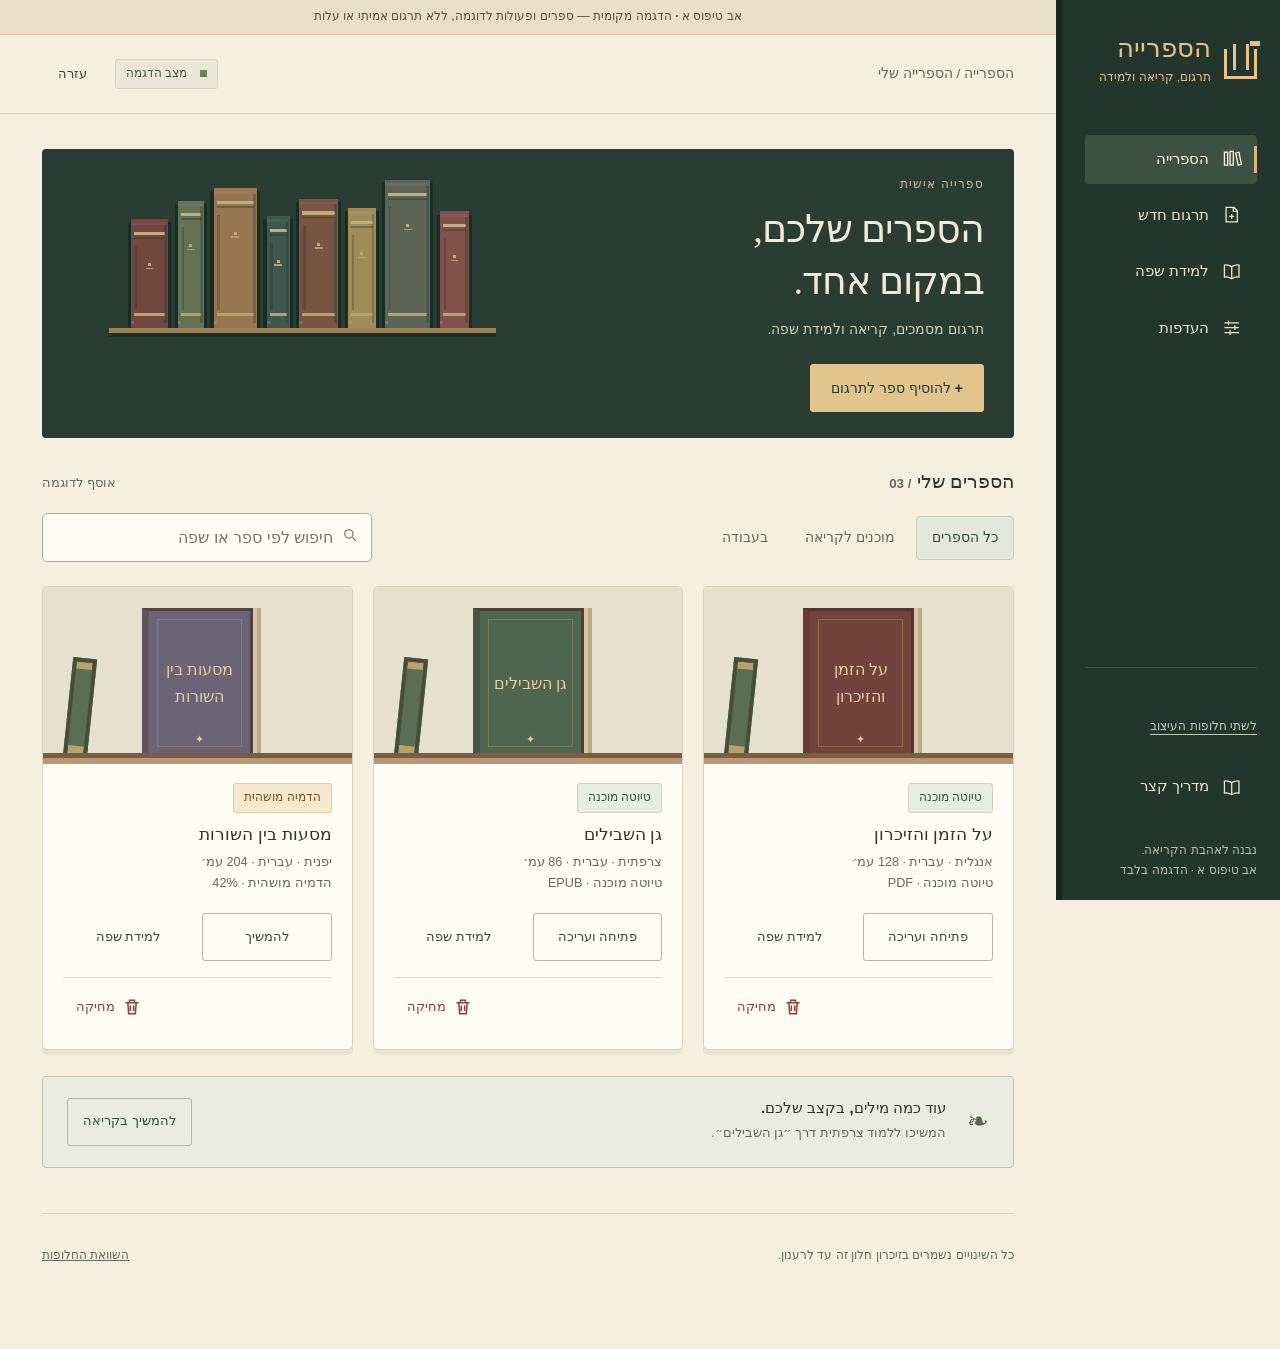
==== commit ae88e315: "Refine selected library prototype and add reversible sample deletion" ====
--- a/design/pixel-library/a.html
+++ b/design/pixel-library/a.html
@@ -1,2 +1,2 @@
 <!doctype html>
-<html lang="he" dir="rtl"><head><meta charset="utf-8"><meta name="viewport" content="width=device-width, initial-scale=1"><meta name="color-scheme" content="light"><title>חדר הקריאה · אב טיפוס א</title><link rel="stylesheet" href="styles.css"><link rel="stylesheet" href="reading-room.css"><script defer src="app.js"></script><script defer src="reading-room.js"></script></head><body data-design="a"><a class="skip" href="#main">דילוג לתוכן</a><div id="app"></div><div id="announcer" class="sr-only" role="status" aria-live="polite"></div><div id="toast" class="toast" role="status" hidden></div><dialog id="modal" aria-labelledby="modal-title"></dialog><noscript>יש להפעיל JavaScript כדי להתנסות באב הטיפוס.</noscript></body></html>
+<html lang="he" dir="rtl"><head><meta charset="utf-8"><meta name="viewport" content="width=device-width, initial-scale=1"><meta name="color-scheme" content="light"><title>הספרייה · תרגום וקריאה</title><link rel="stylesheet" href="styles.css"><link rel="stylesheet" href="reading-room.css"><script defer src="app.js"></script><script defer src="reading-room.js"></script></head><body data-design="a"><a class="skip" href="#main">דילוג לתוכן</a><div id="app"></div><div id="announcer" class="sr-only" role="status" aria-live="polite"></div><div id="toast" class="toast" role="status" hidden></div><dialog id="modal" aria-labelledby="modal-title"></dialog><noscript>יש להפעיל JavaScript כדי להתנסות באב הטיפוס.</noscript></body></html>
--- a/design/pixel-library/reading-room.css
+++ b/design/pixel-library/reading-room.css
@@ -1,31 +1,31 @@
-/* Reading Room only: tactile brass-and-wood controls, with native input semantics. */
-body[data-design=a]{--room-brass:#c1a16b;--room-wood:#8b6b42;--room-track:#e7ddc5;--room-border:#ab956d}
-body[data-design=a] .btn{min-height:48px;padding:12px 20px;border-radius:3px;box-shadow:0 3px 0 #1c302626;gap:10px}
-body[data-design=a] .btn:hover{box-shadow:0 4px 0 #1c302630}
-body[data-design=a] .btn:active{transform:translateY(2px);box-shadow:none}
+/* Selected library: quiet matte controls and original pixel-book decoration. */
+body[data-design=a]{--room-track:#dce2d2;--room-border:#87977b}
+body[data-design=a] .btn{min-height:48px;padding:12px 20px;border-radius:3px;box-shadow:none;gap:10px}
+body[data-design=a] .btn:hover{box-shadow:none}
+body[data-design=a] .btn:active{transform:translateY(1px);box-shadow:none}
 body[data-design=a] .btn.ghost{box-shadow:none}
 body[data-design=a] .btn.small{min-height:48px;padding:10px 15px}
-body[data-design=a] .choice{min-height:58px;border-color:#b6b99f;border-width:1px;border-bottom-width:3px;padding:12px 16px}
+body[data-design=a] .choice{min-height:58px;border-color:#b6b99f;border-width:1px;padding:12px 16px}
 body[data-design=a] .choice:has(input:checked){border-color:#6d805d;box-shadow:inset 0 0 0 1px #6d805d}
 body[data-design=a] input[type=radio],body[data-design=a] input[type=checkbox]{width:22px;height:22px}
 
-/* A 56px interaction zone surrounds a 12px rail and a 32px square grip. */
+/* Grip and rail share square edges and forest-green color, without metallic bevels. */
 .room-slider{min-width:0;position:relative}
 body[data-design=a] input[type=range]{-webkit-appearance:none;appearance:none;display:block;width:100%;height:56px;margin:4px 0;background:transparent;border-radius:3px;cursor:grab;--range-progress:50%;padding:0 1px}
 body[data-design=a] input[type=range]:active{cursor:grabbing}
-body[data-design=a] input[type=range]::-webkit-slider-runnable-track{height:12px;border:1px solid var(--room-border);border-radius:2px;background:linear-gradient(to left,#55704b 0%,#55704b var(--range-progress),var(--room-track) var(--range-progress),var(--room-track) 100%);box-shadow:inset 0 2px 0 #3d432222,0 1px 0 #fff}
-body[data-design=a] input[type=range]::-webkit-slider-thumb{-webkit-appearance:none;appearance:none;width:32px;height:32px;margin-top:-11px;border:2px solid #6e5535;border-radius:3px;background:linear-gradient(90deg,transparent 0 10px,#705532 10px 12px,transparent 12px 16px,#705532 16px 18px,transparent 18px),#d6b77e;box-shadow:inset 2px 2px 0 #f6dda4,inset -2px -2px 0 #a3814e,0 3px 0 #463a2340}
-body[data-design=a] input[type=range]::-moz-range-track{height:10px;border:1px solid var(--room-border);border-radius:2px;background:var(--room-track);box-shadow:inset 0 2px 0 #3d432222}
-body[data-design=a] input[type=range]::-moz-range-progress{height:10px;background:#55704b}
-body[data-design=a] input[type=range]::-moz-range-thumb{width:28px;height:28px;border:2px solid #6e5535;border-radius:3px;background:linear-gradient(90deg,transparent 0 10px,#705532 10px 12px,transparent 12px 16px,#705532 16px 18px,transparent 18px),#d6b77e;box-shadow:inset 2px 2px #f6dda4,inset -2px -2px #a3814e,0 3px #463a2340}
-body[data-design=a] input[type=range]:hover::-webkit-slider-thumb{background-color:#e4c98f;border-color:#514027}
-body[data-design=a] input[type=range]:hover::-moz-range-thumb{background-color:#e4c98f;border-color:#514027}
+body[data-design=a] input[type=range]::-webkit-slider-runnable-track{height:12px;border:0;border-radius:0;background:linear-gradient(to left,#496044 0%,#496044 var(--range-progress),var(--room-track) var(--range-progress),var(--room-track) 100%);box-shadow:none}
+body[data-design=a] input[type=range]::-webkit-slider-thumb{-webkit-appearance:none;appearance:none;width:32px;height:32px;margin-top:-10px;border:2px solid #304c3c;border-radius:0;background:linear-gradient(90deg,transparent 0 10px,#e1e7d8 10px 12px,transparent 12px 16px,#e1e7d8 16px 18px,transparent 18px),#496044;box-shadow:none}
+body[data-design=a] input[type=range]::-moz-range-track{height:12px;border:0;border-radius:0;background:var(--room-track);box-shadow:none}
+body[data-design=a] input[type=range]::-moz-range-progress{height:12px;background:#496044}
+body[data-design=a] input[type=range]::-moz-range-thumb{width:28px;height:28px;border:2px solid #304c3c;border-radius:0;background:linear-gradient(90deg,transparent 0 10px,#e1e7d8 10px 12px,transparent 12px 16px,#e1e7d8 16px 18px,transparent 18px),#496044;box-shadow:none}
+body[data-design=a] input[type=range]:hover::-webkit-slider-thumb{background-color:#304c3c;border-color:#223c2e}
+body[data-design=a] input[type=range]:hover::-moz-range-thumb{background-color:#304c3c;border-color:#223c2e}
 body[data-design=a] input[type=range]:focus-visible{outline:3px solid #8c4d2e;outline-offset:2px;background:#f1e6cb80}
-body[data-design=a] .control-head .value{padding:5px 13px;background:#e9e1cb;color:#384b32;border:1px solid #c6b995;border-bottom-width:2px;min-width:68px;text-align:center}
+body[data-design=a] .control-head .value{padding:5px 13px;background:#e6ebdd;color:#384b32;border:1px solid #c2cdb6;min-width:68px;text-align:center}
 .room-scale{display:flex;justify-content:space-between;gap:10px;font-size:.76rem;color:#606650;margin-top:-3px;padding-inline:2px}
 .room-scale span:nth-child(2){font-size:.72rem;color:#77745f}
 body[data-design=a] .review-levels,.room-stations{display:grid;grid-template-columns:repeat(3,minmax(0,1fr));gap:9px;margin:1px 0 12px}
-body[data-design=a] .review-levels button,.room-stations button{display:flex;flex-direction:column;align-items:center;justify-content:center;gap:3px;min-height:56px;padding:10px 6px;border:1px solid #c1b493;border-bottom:3px solid #b3a27a;border-radius:3px;background:#f6efdd;color:#5b604c;font-size:.85rem;position:relative}
+body[data-design=a] .review-levels button,.room-stations button{display:flex;flex-direction:column;align-items:center;justify-content:center;gap:3px;min-height:56px;padding:10px 6px;border:1px solid #c3cbb8;border-radius:3px;background:#f2f2e8;color:#5b604c;font-size:.85rem;position:relative}
 body[data-design=a] .review-levels button:before,.room-stations button:before{content:'';width:6px;height:6px;background:#c4b894;position:absolute;top:-10px;left:calc(50% - 3px)}
 body[data-design=a] .review-levels button[aria-pressed=true],.room-stations button[aria-pressed=true]{background:#e1e8d6;color:#2e472e;border-color:#667c52;border-bottom-color:#455e36;font-weight:700}
 body[data-design=a] .review-levels button[aria-pressed=true]:before,.room-stations button[aria-pressed=true]:before{background:#526c42}
@@ -37,16 +37,16 @@
 /* Exact entry stays available; arrow-sized browser spinners become explicit +/- controls. */
 body[data-design=a] input[type=number]{-moz-appearance:textfield;appearance:textfield;min-height:50px}
 body[data-design=a] input[type=number]::-webkit-inner-spin-button,body[data-design=a] input[type=number]::-webkit-outer-spin-button{-webkit-appearance:none;appearance:none;margin:0}
-.room-number{display:flex;align-items:stretch;gap:0;min-width:0;border:1px solid #b2a17b;border-bottom:3px solid #b2a17b;border-radius:3px;background:#fffbef;overflow:visible}
+.room-number{display:flex;align-items:stretch;gap:0;min-width:0;border:1px solid #b4c0a6;border-radius:3px;background:#fffbef;overflow:visible}
 body[data-design=a] .room-number input{width:100px;min-width:0;border:0;border-inline:1px solid #d1c6a9;border-radius:0;background:#fffdf4;min-height:50px;font-size:1rem;box-shadow:none}
-.room-step{display:inline-flex;align-items:center;justify-content:center;width:48px;min-width:48px;min-height:50px;padding:0;border:0;border-radius:2px;background:#eee2c4;color:#4c573d;font-size:1.6rem;line-height:1;font-weight:750;flex:none}
-.room-step:hover:not(:disabled){background:#dfc794;color:#34492e}
-.room-step:active:not(:disabled){background:#d1b47a;box-shadow:inset 0 2px 0 #9d814a}
+.room-step{display:inline-flex;align-items:center;justify-content:center;width:48px;min-width:48px;min-height:50px;padding:0;border:0;border-radius:2px;background:#e5eadb;color:#405439;font-size:1.6rem;line-height:1;font-weight:750;flex:none}
+.room-step:hover:not(:disabled){background:#d7dfca;color:#304c3c}
+.room-step:active:not(:disabled){background:#c6d2b7;box-shadow:none}
 .room-step:disabled{color:#9d9e88;background:#f0eadb;opacity:.65}
 body[data-design=a] .budget-row{gap:18px;align-items:center;flex-wrap:wrap}
 body[data-design=a] .budget-row>.room-slider{flex:1 1 180px}
 body[data-design=a] .chapter-stepper{display:grid;grid-template-columns:52px minmax(0,1fr) 52px;gap:8px}
-body[data-design=a] .chapter-stepper .btn{min-height:52px;padding:0;font-size:1.5rem;font-weight:750;border-color:#ad9b73;background:#efe3c7;box-shadow:0 2px #c1b18b}
+body[data-design=a] .chapter-stepper .btn{min-height:52px;padding:0;font-size:1.5rem;font-weight:750;border-color:#b4c0a6;background:#e5eadb;box-shadow:none}
 body[data-design=a] .chapter-stepper input{min-height:52px;text-align:center;background:#fffdf4;font-size:1rem}
 body[data-design=a] .reader-settings{gap:20px;padding-bottom:16px;margin-bottom:18px;border-bottom:1px solid var(--line)}
 body[data-design=a] .reader-settings .size-control{max-width:360px;min-width:200px;flex:1 1 240px}
@@ -55,12 +55,8 @@
 .room-size input{min-width:0;direction:rtl}
 body[data-design=a] #size-value{display:inline-block;min-width:28px;text-align:center;font-weight:700;color:#3d5335;background:#e8e4d2;border-radius:2px;margin-inline-start:6px}
 
-/* Solid pixel chevrons with words in place of isolated hairline arrows. */
-.room-chevron{display:inline-flex;width:18px;height:18px;align-items:center;justify-content:center;flex:none;vertical-align:middle;margin-inline-start:4px}
-.room-chevron svg{width:16px;height:16px}
-.room-chevron.is-right{transform:scaleX(-1)}
-.room-page-button .room-chevron{margin:0}
-body[data-design=a] .room-page-button{border:1px solid #c0b18c;background:#f4ebd5;color:#405339;min-width:100px}
+/* Navigation is written out. Disclosure uses the same +/- language as numeric steps. */
+body[data-design=a] .room-page-button{border:1px solid #b8c4ab;background:#ebeee1;color:#405339;min-width:100px}
 body[data-design=a] .room-page-button:disabled{background:#f2eee2;color:#959983;border-color:#d6d2bf}
 .room-pagination{display:grid;grid-template-columns:auto 1fr auto;gap:15px;align-items:center;text-align:center}
 .room-pagination #segment-number{min-width:100px;font-variant-numeric:tabular-nums}
@@ -68,16 +64,35 @@
 
 body[data-design=a] details>summary{list-style:none;position:relative;min-height:52px;padding:13px 0 13px 42px;border-radius:3px;cursor:pointer}
 body[data-design=a] details>summary::-webkit-details-marker{display:none}
-body[data-design=a] details>summary:before{content:'';position:absolute;left:0;top:10px;width:30px;height:30px;background:#e8dcc0;border:1px solid #b7a782;border-bottom-width:3px;border-radius:3px}
-body[data-design=a] details>summary:after{content:'';position:absolute;left:8px;top:19px;width:16px;height:12px;background:#4a5d3f;clip-path:polygon(0 0,25% 0,25% 33%,50% 66%,75% 33%,75% 0,100% 0,100% 50%,75% 83%,50% 100%,25% 83%,0 50%)}
-body[data-design=a] details[open]>summary:after{transform:rotate(180deg)}
+body[data-design=a] details>summary:before{content:'';position:absolute;left:0;top:10px;width:30px;height:30px;background:#e5eadb;border:1px solid #b4c0a6;border-radius:3px}
+body[data-design=a] details>summary:after{content:'+';display:grid;place-items:center;position:absolute;left:0;top:8px;width:32px;height:32px;background:none;color:#405439;font-size:24px;font-weight:600;line-height:1;clip-path:none;transform:none}
+body[data-design=a] details[open]>summary:after{content:'−';transform:none}
 body[data-design=a] .learning-controls>summary{display:none}
 html.reading-room::-webkit-scrollbar,body[data-design=a] *::-webkit-scrollbar{width:18px;height:18px}
 html.reading-room::-webkit-scrollbar-track,body[data-design=a] *::-webkit-scrollbar-track{background:#e7dfca;border-inline-start:1px solid #c8b990}
-html.reading-room::-webkit-scrollbar-thumb,body[data-design=a] *::-webkit-scrollbar-thumb{background:#aa8c58;border:3px solid #e7dfca;border-radius:3px;min-height:56px}
-html.reading-room::-webkit-scrollbar-thumb:hover,body[data-design=a] *::-webkit-scrollbar-thumb:hover{background:#7f683f}
+html.reading-room::-webkit-scrollbar-thumb,body[data-design=a] *::-webkit-scrollbar-thumb{background:#7a8b6e;border:3px solid #e7dfca;border-radius:2px;min-height:56px}
+html.reading-room::-webkit-scrollbar-thumb:hover,body[data-design=a] *::-webkit-scrollbar-thumb:hover{background:#4d6444}
 html.reading-room::-webkit-scrollbar-button,body[data-design=a] *::-webkit-scrollbar-button{display:none;width:0;height:0}
-@supports not selector(::-webkit-scrollbar){html.reading-room,body[data-design=a] *{scrollbar-width:auto;scrollbar-color:#9a7e4d #e7dfca}}
+@supports not selector(::-webkit-scrollbar){html.reading-room,body[data-design=a] *{scrollbar-width:auto;scrollbar-color:#7a8b6e #e7dfca}}
 @media(max-width:900px){body[data-design=a] .learning-controls>summary{display:block;margin:0;padding-inline-end:42px;padding-inline-start:0;text-align:start}body[data-design=a] .learning-controls>summary strong{font-size:1rem}body[data-design=a] .learning-config{padding:16px 20px}}
 @media(max-width:600px){body[data-design=a] .budget-row{gap:12px}.room-number{width:100%}body[data-design=a] .room-number input{flex:1;width:100px}body[data-design=a] .budget-row>.room-slider{flex-basis:100%}.room-pagination{width:100%;grid-template-columns:1fr 1fr;gap:10px}.room-pagination #segment-number{grid-column:1/-1;grid-row:1}.room-pagination .room-page-button{width:100%}body[data-design=a] .reader-settings .size-control{flex-basis:100%;max-width:none;min-width:0}body[data-design=a] .review-levels,.room-stations{gap:6px}body[data-design=a] .review-levels button,.room-stations button{font-size:.8rem;min-height:56px}.room-stations small{font-size:.69rem}}
-@media(forced-colors:active){body[data-design=a] input[type=range]::-webkit-slider-thumb{background:ButtonFace;border-color:ButtonText;box-shadow:none}body[data-design=a] input[type=range]::-webkit-slider-runnable-track{background:Canvas;border-color:CanvasText}body[data-design=a] input[type=range]::-moz-range-thumb{background:ButtonFace;border-color:ButtonText;box-shadow:none}.room-chevron svg{fill:ButtonText}.room-step{border:1px solid ButtonText}}
+@media(forced-colors:active){body[data-design=a] input[type=range]::-webkit-slider-thumb{background:ButtonFace;border-color:ButtonText;box-shadow:none}body[data-design=a] input[type=range]::-webkit-slider-runnable-track{background:Canvas;border-color:CanvasText}body[data-design=a] input[type=range]::-moz-range-thumb{background:ButtonFace;border-color:ButtonText;box-shadow:none}.room-step{border:1px solid ButtonText}}
+
+/* A quiet shelf replaces the miniature furnished room and repeated little scenes. */
+body[data-design=a] .sidebar-art,body[data-design=a] .summary-card .tiny-scene{display:none}
+body[data-design=a] .library-hero{min-height:220px;border:0;border-radius:4px;grid-template-columns:1fr 1.2fr}
+body[data-design=a] .hero-art{height:220px}
+body[data-design=a] .hero-art .scene{height:220px;min-height:220px}
+body[data-design=a] .hero-copy h1{font-size:2.4rem;line-height:1.35}
+body[data-design=a] .brand small{font-size:.73rem;letter-spacing:0;line-height:2}
+body[data-design=a] .book-art .book-cover{transform:none;box-shadow:4px 0 #d5c6a4,8px 0 #b9a984}
+.room-card-footer{border-top:1px solid #e1ddcf;margin-top:16px;padding-top:7px;display:flex;justify-content:flex-end}
+.room-delete{display:inline-flex;align-items:center;justify-content:center;gap:7px;color:#8b403b;background:transparent;border:1px solid transparent;border-radius:3px;min-height:44px;min-width:92px;padding:8px 12px;font-size:.83rem}
+.room-delete svg{width:20px;height:20px}
+.room-delete:hover{background:#f6e9e2;border-color:#dfbfb1}
+body[data-design=a] .room-danger{background:#8b403b;border-color:#8b403b;color:#fffaf2}
+body[data-design=a] .room-danger:hover{background:#71312e}
+.room-delete-title{color:var(--ink);font-weight:650;font-size:1.1rem}
+.room-undo{display:flex;align-items:center;justify-content:space-between;gap:14px;flex-wrap:wrap;margin:24px 0;padding:14px 18px;background:#e9edde;border:1px solid #c4cfb7;border-radius:4px;font-size:.89rem}
+@media(max-width:900px){body[data-design=a] .library-hero{grid-template-columns:1fr 1fr}body[data-design=a] .hero-copy{padding:25px}body[data-design=a] .hero-copy h1{font-size:2.1rem}}
+@media(max-width:680px){body[data-design=a] .library-hero{grid-template-columns:1fr}body[data-design=a] .hero-copy{padding:26px 24px 6px}body[data-design=a] .hero-art{grid-row:2;height:120px}body[data-design=a] .hero-art .scene{min-height:120px;height:120px}body[data-design=a] .hero-copy h1{font-size:2rem}.room-card-footer{justify-content:center;margin-top:13px}.room-delete{width:100%}}
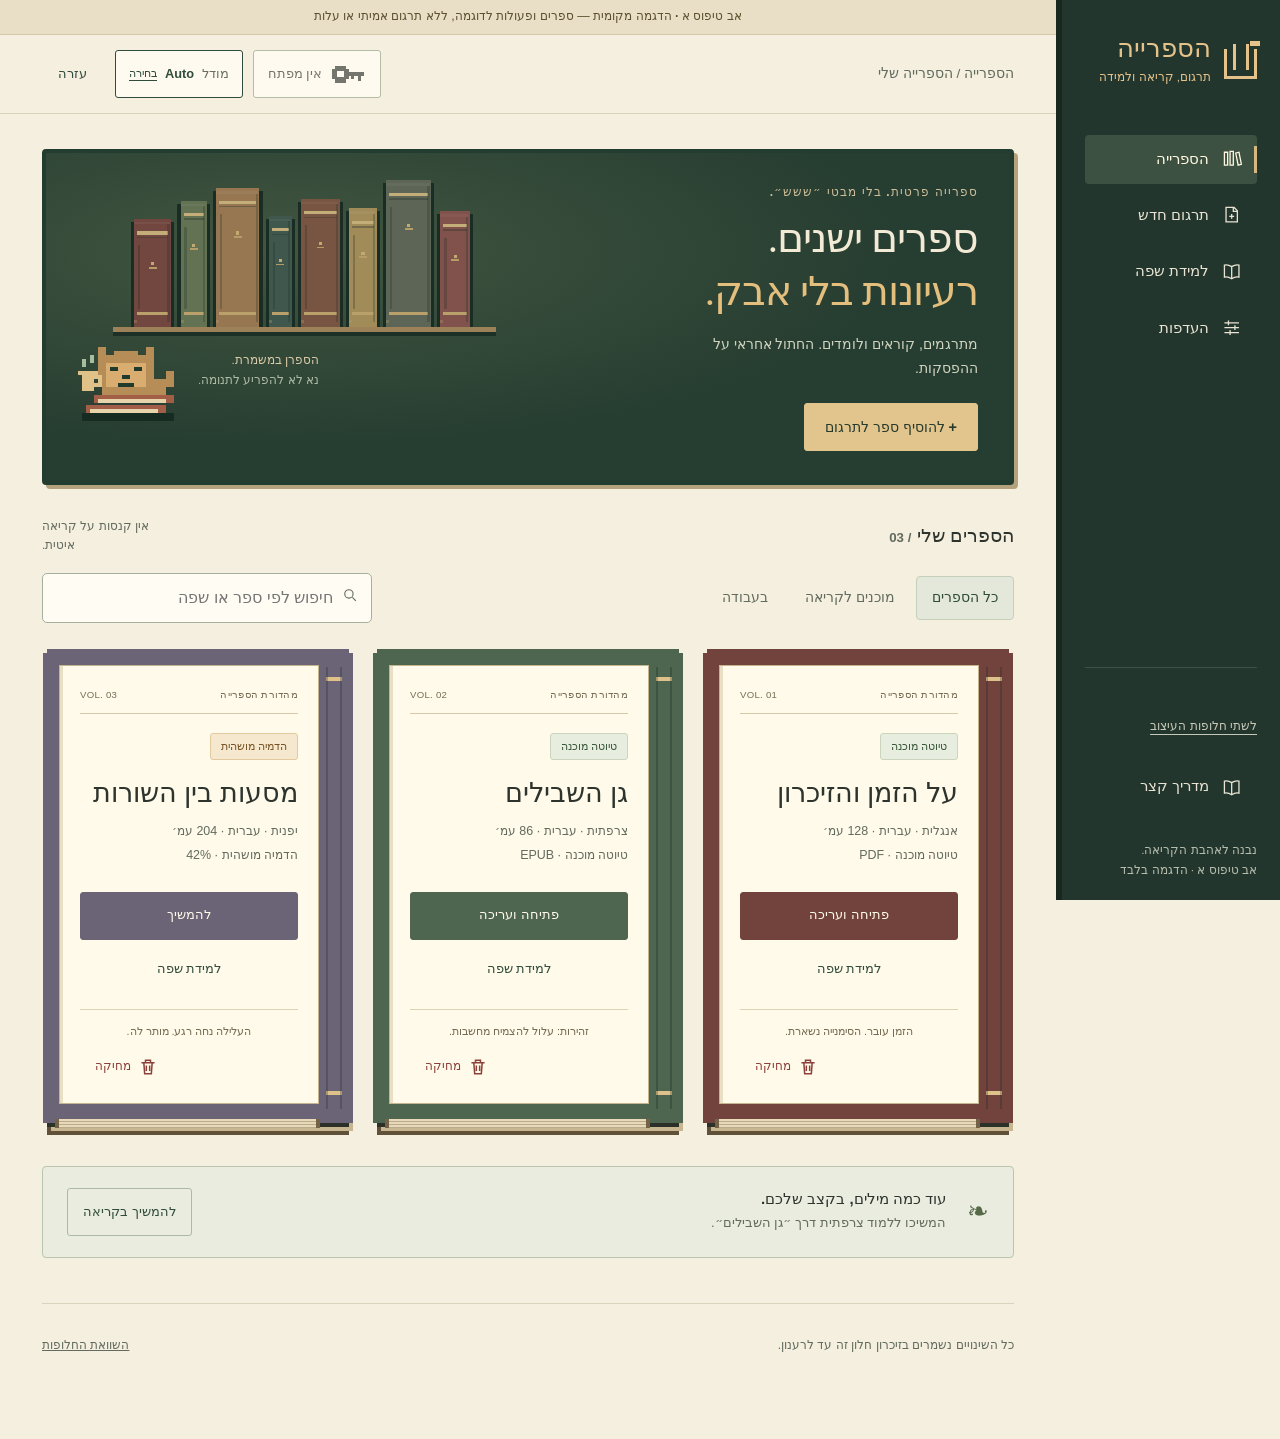
==== commit 78ea14ef: "Add header key status, model choices and playful pixel book frames" ====
--- a/design/pixel-library/a.html
+++ b/design/pixel-library/a.html
@@ -1,2 +1,2 @@
 <!doctype html>
-<html lang="he" dir="rtl"><head><meta charset="utf-8"><meta name="viewport" content="width=device-width, initial-scale=1"><meta name="color-scheme" content="light"><title>הספרייה · תרגום וקריאה</title><link rel="stylesheet" href="styles.css"><link rel="stylesheet" href="reading-room.css"><script defer src="app.js"></script><script defer src="reading-room.js"></script></head><body data-design="a"><a class="skip" href="#main">דילוג לתוכן</a><div id="app"></div><div id="announcer" class="sr-only" role="status" aria-live="polite"></div><div id="toast" class="toast" role="status" hidden></div><dialog id="modal" aria-labelledby="modal-title"></dialog><noscript>יש להפעיל JavaScript כדי להתנסות באב הטיפוס.</noscript></body></html>
+<html lang="he" dir="rtl"><head><meta charset="utf-8"><meta name="viewport" content="width=device-width, initial-scale=1"><meta name="color-scheme" content="light"><title>הספרייה · תרגום וקריאה</title><link rel="stylesheet" href="styles.css"><link rel="stylesheet" href="reading-room.css"><link rel="stylesheet" href="library-workbench.css"><script defer src="app.js"></script><script defer src="reading-room.js"></script><script defer src="library-workbench.js"></script></head><body data-design="a"><a class="skip" href="#main">דילוג לתוכן</a><div id="app"></div><div id="announcer" class="sr-only" role="status" aria-live="polite"></div><div id="toast" class="toast" role="status" hidden></div><dialog id="modal" aria-labelledby="modal-title"></dialog><noscript>יש להפעיל JavaScript כדי להתנסות באב הטיפוס.</noscript></body></html>
--- a/design/pixel-library/library-workbench.css
+++ b/design/pixel-library/library-workbench.css
@@ -0,0 +1,75 @@
+/* A-only pixel tomes. Text and controls remain ordinary, flexible HTML. */
+.workbench-header{display:flex;align-items:center;gap:10px}
+.workbench-key,.workbench-model{min-height:48px;display:inline-flex;align-items:center;justify-content:center;gap:10px;border:1px solid #b5bca6;background:#fffaf0;color:#304c3c;padding:9px 13px;border-radius:3px;font-size:.8rem}
+.workbench-key{position:relative;color:#74756c;min-width:128px}
+.pixel-key{width:34px;height:24px;flex:none}
+.workbench-key i{display:none;width:8px;height:8px;position:absolute;top:7px;right:11px;background:#3a7049;box-shadow:0 0 0 2px #fffaf0}
+.workbench-key[data-key-state=saved]{color:#8b612a}
+.workbench-key[data-key-state=saved] i{display:block}
+.workbench-key[data-key-state=available]{color:#365d41}
+.workbench-model{border-color:#304c3c;flex-wrap:wrap;column-gap:8px;row-gap:0}
+.workbench-model bdi{font-weight:700}.model-heading{color:#69715e}.model-edit{font-size:.7rem;text-decoration:underline;text-underline-offset:3px}
+.workbench-key:hover,.workbench-model:hover{background:#e9eddf}
+body[data-design=a] .topline{gap:12px;flex-wrap:wrap;padding-block:15px}
+body[data-design=a] .top-tools{flex-wrap:wrap;justify-content:flex-end}
+body[data-design=a] .top-tools>.pill{display:none}
+body[data-design=a] .library-hero{position:relative;border:4px solid #233c30;box-shadow:4px 4px 0 #b4a27c;min-height:274px;background:radial-gradient(ellipse at 25% 30%,#425640 0,transparent 60%),#263d31}
+body[data-design=a] .hero-copy{padding:30px 32px}
+body[data-design=a] .hero-copy h1{font-size:clamp(2rem,3.2vw,3.25rem);line-height:1.28}
+body[data-design=a] .hero-copy h1 em{font-style:normal;color:#e4be7d}
+body[data-design=a] .hero-copy p{max-width:36ch;margin-top:16px}
+body[data-design=a] .hero-art{height:274px;position:relative;overflow:hidden}
+body[data-design=a] .hero-art .shelf-scene{height:235px;min-height:235px;max-width:100%;transform:translateY(-12px)}
+.cat-corner{position:absolute;bottom:0;left:28px;display:flex;gap:12px;align-items:center;direction:ltr}
+.library-cat{width:112px;height:100px;flex:none}
+.cat-corner span{font-size:.72rem;color:#dacba8;direction:rtl;line-height:1.8;padding-bottom:13px}
+.cat-corner b{font-weight:400;color:#aebba6}
+body[data-design=a] .books{gap:28px;align-items:stretch;padding:6px 5px 17px}
+body[data-design=a] .tome-card{--tome-cover:#4e6550;position:relative;min-width:0;padding:12px 30px 19px 12px;background:var(--tome-cover);border:0;border-radius:0;overflow:visible;box-shadow:4px 0 var(--tome-cover),-4px 0 var(--tome-cover),0 -4px var(--tome-cover),0 4px #2b3028,4px 8px #c7b690,0 12px #615139;display:flex;transition:transform .16s}
+body[data-design=a] .tome-card:hover{transform:translateY(-4px)}
+.tome-card:before{content:'';position:absolute;right:7px;top:14px;bottom:14px;width:12px;border-inline:2px solid #16271f44;background:linear-gradient(to bottom,transparent 10px,#dec18b 10px 14px,transparent 14px calc(100% - 18px),#dec18b calc(100% - 18px) calc(100% - 14px),transparent calc(100% - 14px))}
+.tome-card:after{content:'';position:absolute;bottom:-5px;right:29px;left:8px;height:9px;background:repeating-linear-gradient(to bottom,#e8dab8 0 2px,#b9aa8e 2px 3px);border-inline:4px solid #736246;pointer-events:none}
+body[data-design=a] .tome-card .book-body{display:flex;flex-direction:column;min-width:0;width:100%;padding:21px 20px 14px;background:#fffae9;border:1px solid #c5b58e;box-shadow:inset 3px 0 #e9dfc5;min-height:355px}
+.tome-edition{display:flex;justify-content:space-between;gap:10px;font-size:.6rem;color:#766c53;border-bottom:1px solid #d7c9a7;padding-bottom:11px;margin-bottom:19px;letter-spacing:.03em}
+body[data-design=a] .tome-card .book-body>.pill{align-self:flex-start;font-size:.66rem;white-space:normal}
+body[data-design=a] .tome-card .book-body h3{font-family:Georgia,'Times New Roman',serif;font-size:1.7rem;line-height:1.4;font-weight:600;margin:14px 0 8px;overflow-wrap:anywhere;word-break:normal;max-width:100%}
+body[data-design=a] .tome-card .book-meta{font-size:.78rem;line-height:1.9;margin:0 0 24px;min-height:0}
+body[data-design=a] .tome-card .book-actions{margin-top:auto;display:grid;grid-template-columns:1fr;gap:6px}
+body[data-design=a] .tome-card .book-actions .btn{min-width:0;width:100%;font-size:.82rem}
+body[data-design=a] .tome-card .book-actions .btn.secondary{background:var(--tome-cover);color:#fffae9;border-color:var(--tome-cover)}
+body[data-design=a] .tome-card .book-actions .btn.secondary:hover{filter:brightness(.86)}
+.tome-aside{font-size:.67rem;line-height:1.7;color:#766c53;text-align:center;margin-top:15px;padding-top:12px;border-top:1px solid #dfd3b6}
+.tome-card .room-card-footer{margin-top:5px;padding-top:0;border:0}
+.tome-card .room-delete{font-size:.75rem;padding-inline:8px;min-width:92px}
+body[data-design=a] .section-title>.muted{font-size:.75rem;max-width:19ch;text-align:end}
+.model-dialog-intro p{margin:0 0 18px}.model-dialog-intro .eyebrow{color:#766644}
+dialog:has(#workbench-model-content){width:min(650px,calc(100% - 24px));padding:26px}
+.workbench-roles{display:grid;grid-template-columns:repeat(3,minmax(0,1fr));gap:7px;margin-bottom:15px}
+.role-choice{padding:11px 8px;border:1px solid #c4c9b5;background:#efefe2;min-height:68px;font-size:.82rem;border-radius:2px}
+.role-choice small{display:block;font-size:.63rem;margin-top:5px;overflow-wrap:anywhere;color:#626b5e}
+.role-choice[aria-pressed=true]{border-color:#304c3c;box-shadow:inset 0 -3px #304c3c;background:#e4ead9;font-weight:700}
+dialog .model-current{font-size:.8rem;padding:10px;background:#f0eddf;overflow-wrap:anywhere}
+.workbench-filters{display:flex;flex-wrap:wrap;gap:4px;margin:13px 0}
+.workbench-filters button,.key-simulation button{min-height:44px;padding:8px 13px;border:1px solid #b5bca6;border-radius:2px;font-size:.78rem}
+.workbench-filters button[aria-pressed=true],.key-simulation button[aria-pressed=true]{background:#304c3c;color:#fffaf0;border-color:#304c3c}
+.model-choices{display:grid;grid-template-columns:1fr 1fr;gap:8px}
+.model-choice{display:flex;align-items:center;gap:10px;padding:12px;border:1px solid #bec6b0;min-height:76px;background:#fffdf5;cursor:pointer;min-width:0}
+.model-choice:has(input:checked){border-color:#304c3c;background:#e9efdf;box-shadow:inset 0 0 0 1px #304c3c}
+.model-choice span{min-width:0}.model-choice strong{display:block;font-size:.85rem;overflow-wrap:anywhere}
+.model-choice small{display:block;font-size:.7rem;color:#626b5e;margin-top:4px}
+dialog .workbench-demo-note{font-size:.74rem;margin:18px 0 8px;color:#756748}
+.key-provider-list{display:grid;gap:20px;margin:24px 0}.key-provider-list h3{display:flex;gap:10px;align-items:center;justify-content:space-between;font-size:1rem}
+.key-simulation{display:flex;flex-wrap:wrap;gap:6px;margin-top:12px}
+.key-simulation button{flex:1;min-width:95px}
+.summary-model-button{width:100%;margin-block:15px}
+body[data-design=a] #modal>.dialog-actions:empty{display:none}
+.workbench-confirm-model{overflow-wrap:anywhere}
+.no-art .cat-corner{display:none}
+body[data-design=a].no-art .library-hero{grid-template-columns:1fr;min-height:0}
+body[data-design=a].no-art .tome-card{background:var(--surface);box-shadow:none;padding:0;border:1px solid var(--line)}
+.no-art .tome-card:before,.no-art .tome-card:after{display:none}
+body[data-design=a].no-art .tome-card .book-body{box-shadow:none;border:0}
+@media(max-width:1100px) and (min-width:681px){body[data-design=a] .books{grid-template-columns:repeat(2,minmax(0,1fr))}body[data-design=a] .library-hero{grid-template-columns:1fr}.cat-corner{left:18%}body[data-design=a] .hero-art{height:210px}body[data-design=a] .hero-art .shelf-scene{height:200px;min-height:200px}}
+@media(max-width:680px){body[data-design=a] .topline{padding:12px 18px;display:block}.breadcrumb{display:none}body[data-design=a] .top-tools{justify-content:space-between;gap:6px}.workbench-header{flex:1;gap:7px}.workbench-key{min-width:0;padding:8px 10px;gap:7px;font-size:.7rem}.pixel-key{width:28px}.workbench-model{padding:8px 10px;font-size:.73rem;flex:1}.model-heading,.model-edit{display:none}body[data-design=a] .top-tools>.btn{padding:8px 6px;min-width:40px;font-size:.72rem}body[data-design=a] .library-hero{grid-template-columns:1fr;min-height:0}body[data-design=a] .hero-copy{padding:25px 24px}body[data-design=a] .hero-copy h1{font-size:2.3rem}body[data-design=a] .hero-art{height:165px;grid-row:auto}body[data-design=a] .hero-art .shelf-scene{height:165px;min-height:165px;transform:translateY(-25px)}.cat-corner{bottom:-2px;left:17px}.library-cat{width:90px;height:80px}.cat-corner span{font-size:.63rem}body[data-design=a] .books{grid-template-columns:1fr;gap:28px;padding-inline:5px}body[data-design=a] .tome-card .book-body{min-height:335px;padding:20px 20px 12px}body[data-design=a] .tome-card .book-body h3{font-size:1.65rem}.tome-card .book-actions{grid-template-columns:1fr 1fr!important}.tome-card .book-actions .btn{padding-inline:7px!important;font-size:.74rem!important}.tome-edition{font-size:.6rem}.tome-aside{text-align:start;font-size:.69rem}.workbench-roles{gap:5px}.role-choice{font-size:.73rem;padding:10px 4px}.role-choice small{font-size:.6rem}.model-choices{grid-template-columns:1fr}dialog:has(#workbench-model-content){padding:20px 16px}.workbench-filters button{padding-inline:10px;font-size:.72rem}}
+@media(prefers-reduced-motion:reduce){body[data-design=a] .tome-card{transition:none}body[data-design=a] .tome-card:hover{transform:none}}
+@media(max-width:680px){.workbench-filters{display:grid;grid-template-columns:repeat(2,minmax(0,1fr))}.workbench-filters button{width:100%}}
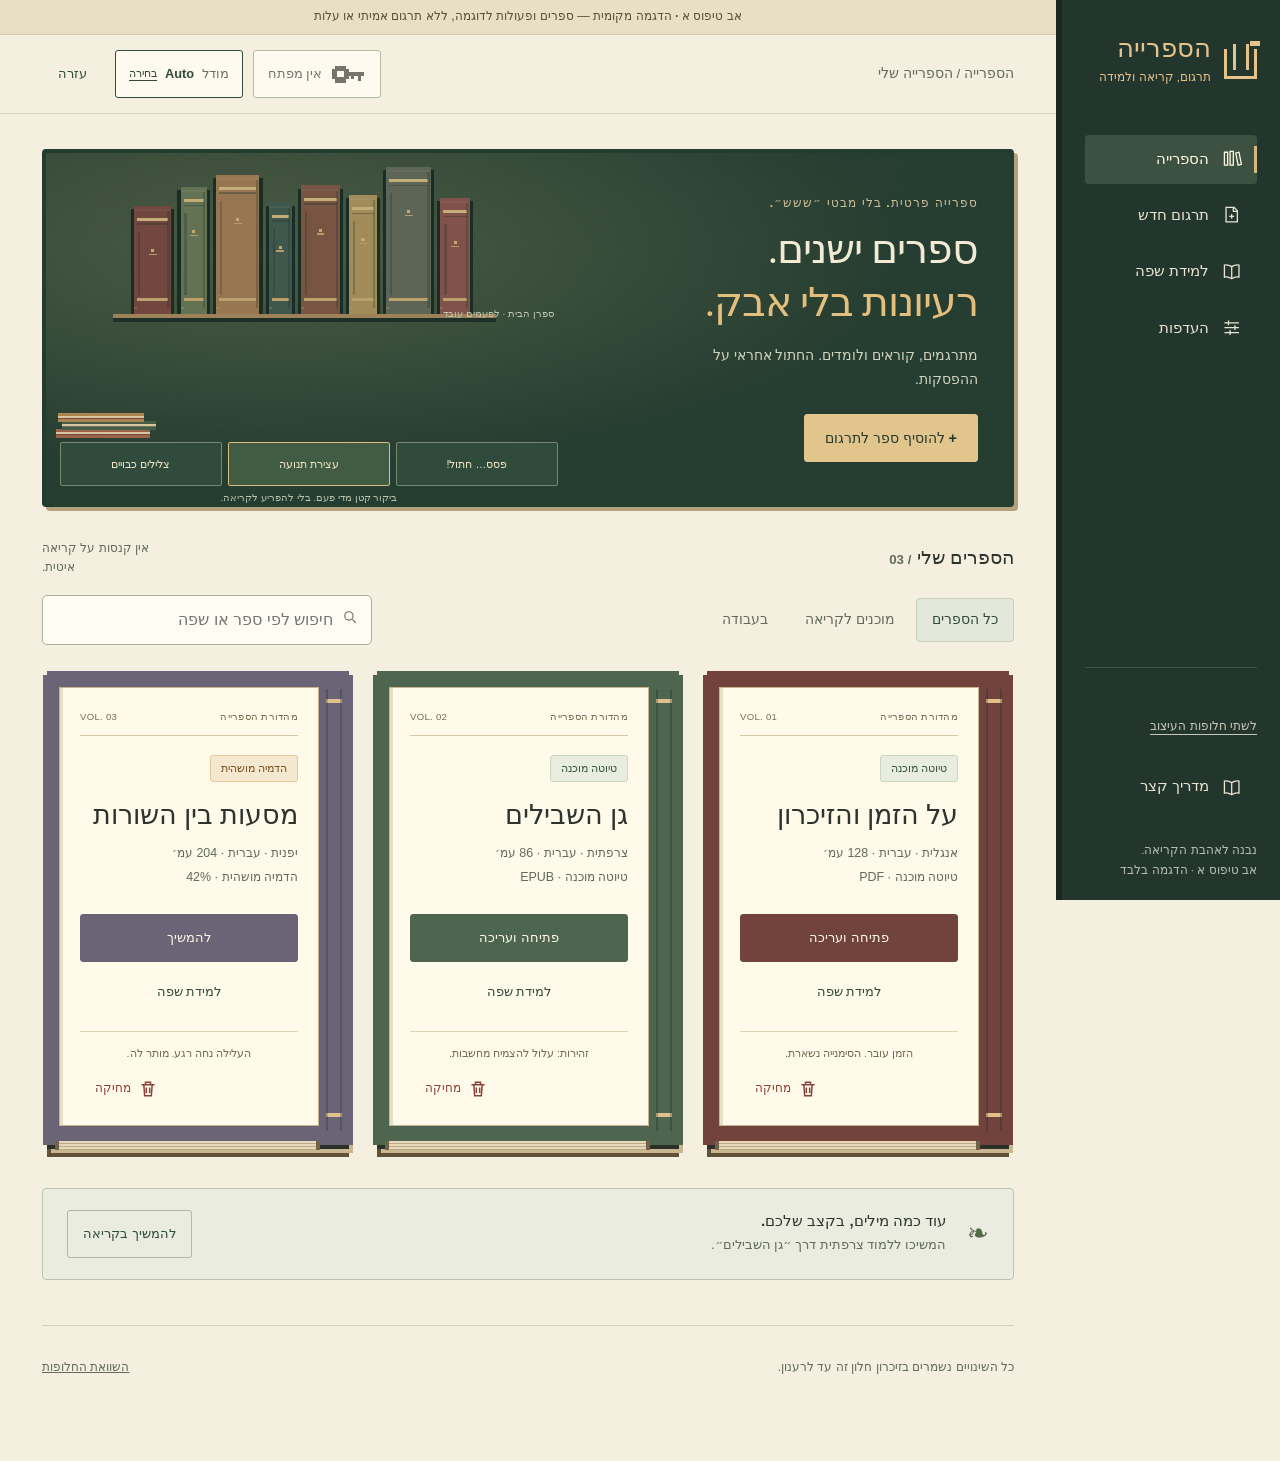
==== commit 73846467: "Animate occasional library cat and creaking library atmosphere" ====
--- a/design/pixel-library/a.html
+++ b/design/pixel-library/a.html
@@ -1,2 +1,2 @@
 <!doctype html>
-<html lang="he" dir="rtl"><head><meta charset="utf-8"><meta name="viewport" content="width=device-width, initial-scale=1"><meta name="color-scheme" content="light"><title>הספרייה · תרגום וקריאה</title><link rel="stylesheet" href="styles.css"><link rel="stylesheet" href="reading-room.css"><link rel="stylesheet" href="library-workbench.css"><script defer src="app.js"></script><script defer src="reading-room.js"></script><script defer src="library-workbench.js"></script></head><body data-design="a"><a class="skip" href="#main">דילוג לתוכן</a><div id="app"></div><div id="announcer" class="sr-only" role="status" aria-live="polite"></div><div id="toast" class="toast" role="status" hidden></div><dialog id="modal" aria-labelledby="modal-title"></dialog><noscript>יש להפעיל JavaScript כדי להתנסות באב הטיפוס.</noscript></body></html>
+<html lang="he" dir="rtl"><head><meta charset="utf-8"><meta name="viewport" content="width=device-width, initial-scale=1"><meta name="color-scheme" content="light"><title>הספרייה · תרגום וקריאה</title><link rel="stylesheet" href="styles.css"><link rel="stylesheet" href="reading-room.css"><link rel="stylesheet" href="library-workbench.css"><link rel="stylesheet" href="library-motion.css"><script defer src="app.js"></script><script defer src="reading-room.js"></script><script defer src="library-workbench.js"></script><script defer src="library-motion.js"></script></head><body data-design="a"><a class="skip" href="#main">דילוג לתוכן</a><div id="app"></div><div id="announcer" class="sr-only" role="status" aria-live="polite"></div><div id="toast" class="toast" role="status" hidden></div><dialog id="modal" aria-labelledby="modal-title"></dialog><noscript>יש להפעיל JavaScript כדי להתנסות באב הטיפוס.</noscript></body></html>
--- a/design/pixel-library/library-motion.css
+++ b/design/pixel-library/library-motion.css
@@ -0,0 +1,72 @@
+/* Small reserved theatre: decoration never floats over the reader or controls. */
+body[data-design=a] .hero-art{height:350px}
+body[data-design=a] .hero-art .shelf-scene{height:220px;min-height:220px;transform:translateY(-18px);transform-origin:center 85%}
+body[data-design=a] .cat-corner.library-theatre{position:absolute;bottom:0;left:0;width:100%;height:205px;display:block;direction:rtl}
+.library-theatre{position:relative;min-width:0;color:#e8dbb9}
+.cat-stage{position:relative;height:144px;overflow:hidden;isolation:isolate}
+.cat-corner .theatre-label,.theatre-label{position:absolute;top:8px;right:18px;font-size:.62rem;line-height:1.6;padding:0;color:#bec9b2}
+.cat-actor{position:absolute;left:15px;bottom:17px;width:100px;height:86px;z-index:2;transform-origin:center bottom;pointer-events:none}
+.cat-corner .visiting-cat,.visiting-cat{width:100px;height:86px;display:block}
+.cat-tail{transform-origin:78px 68px}.cat-eyes{transform-origin:50px 36px}
+.cat-mouth-open,.cat-tongue{display:none}
+.cat-shadow{position:absolute;bottom:14px;left:32px;width:72px;height:5px;background:#182a20;opacity:.6}
+.cat-tower{position:absolute;bottom:4px;left:10px;width:102px;height:24px;z-index:3;pointer-events:none}
+.cat-tower i{position:absolute;height:9px;width:94px;left:0;bottom:0;background:#7a473a;border-block:3px solid #98644a;box-shadow:inset 0 2px #d7c6a0}
+.cat-tower i:nth-child(2){bottom:8px;left:6px;width:94px;background:#6b7756;border-color:#465e47}
+.cat-tower i:nth-child(3){bottom:16px;left:2px;width:86px;border-color:#ab8550}
+.cat-corner .cat-bubble,.cat-bubble{position:absolute;bottom:35px;right:18px;left:128px;min-height:65px;background:#fff7df;color:#394831;border:2px solid #c2ae7b;box-shadow:3px 3px #142c2366;padding:11px 12px 11px 44px;z-index:4;font-size:.79rem;line-height:1.7}
+.cat-bubble:after{content:'';position:absolute;left:-8px;bottom:15px;width:8px;height:10px;background:#fff7df;border-bottom:2px solid #c2ae7b;box-shadow:-2px 0 #c2ae7b}
+.cat-bubble p{font-size:inherit;line-height:inherit;margin:0}
+.cat-bubble button{position:absolute;top:0;left:0;min-width:44px;min-height:44px;font-size:1.15rem;padding:0;color:#53604a}
+.cat-corner .cat-sound-word,.cat-sound-word{position:absolute;bottom:14px;left:120px;font-size:.68rem;color:#c6b68c;opacity:0;pointer-events:none;padding:0}
+.atmosphere-controls{display:flex;gap:6px;padding:0 14px;position:relative;z-index:5}
+.atmosphere-controls button{min-width:0;flex:1;min-height:44px;border:1px solid #788970;background:#304b3c;color:#f0e4c8;padding:7px;font-size:.68rem;border-radius:2px;line-height:1.35}
+.atmosphere-controls button:hover{background:#415c46}
+.atmosphere-controls button[aria-pressed=true]{border-color:#d6bd81;background:#425b43}
+.cat-corner .motion-note,.motion-note{font-size:.61rem;line-height:1.5;color:#bbc6b0;text-align:center;margin:5px 12px 0}
+.footer-theatre{flex-basis:100%;max-width:520px;background:#293f32;border:3px solid #b8a37a;padding:10px 0;margin-bottom:14px}
+body[data-design=a] .app-footer:has(.footer-theatre){flex-wrap:wrap}
+.atmosphere-settings .atmosphere-controls{max-width:540px;padding:0}
+.atmosphere-settings .motion-note{text-align:start;color:#626b5e;margin-inline:0}
+.library-dust{position:absolute;inset:0;pointer-events:none;overflow:hidden;z-index:0}
+.library-dust i{position:absolute;width:3px;height:3px;background:#e9d7a6;top:12%;left:18%;opacity:0}
+.library-dust i:nth-child(2){left:34%;top:28%;animation-delay:-5s!important}
+.library-dust i:nth-child(3){left:44%;top:40%;animation-delay:-9s!important}
+.library-dust i:nth-child(4){left:12%;top:62%;animation-delay:-3s!important}
+.library-dust i:nth-child(5){left:55%;top:18%;animation-delay:-12s!important}
+.library-hero:has(.library-dust):before{content:'';position:absolute;inset:0;pointer-events:none;background:radial-gradient(ellipse at 15% 5%,#e8c88719,transparent 65%);opacity:.6}
+.library-hero:has(.library-dust)>.hero-copy,.library-hero:has(.library-dust)>.hero-art{position:relative;z-index:1}
+.library-theatre[data-phase=waiting] .cat-actor{opacity:0;transform:translateY(90px)}
+.library-theatre[data-phase=peeking] .cat-actor{transform:translateY(42px);opacity:1}
+.library-theatre[data-phase=talking] .cat-actor,.library-theatre[data-phase=static] .cat-actor{transform:translateX(15px)}
+.library-theatre[data-phase=leaving] .cat-actor{opacity:0;transform:translate(-26px,90px)}
+.library-awake .library-theatre[data-phase=peeking] .cat-actor{animation:cat-peek .75s steps(4,end) both}
+.library-awake .library-theatre[data-phase=jumping] .cat-actor{animation:cat-jump 1.25s steps(8,end) both}
+.library-awake .library-theatre[data-phase=talking] .cat-tail{animation:tail-flick 1.7s steps(3,end) infinite}
+.library-awake .library-theatre[data-phase=talking] .cat-eyes{animation:cat-blink 3.5s steps(1,end) infinite}
+.library-awake .library-theatre[data-phase=talking] .cat-mouth-closed{display:none}
+.library-awake .library-theatre[data-phase=talking] .cat-mouth-open,.library-awake .library-theatre[data-phase=talking] .cat-tongue{display:block;animation:cat-chatter .34s steps(1,end) infinite}
+.library-awake .library-theatre[data-phase=leaving] .cat-actor{animation:cat-exit 1.1s steps(6,end) both}
+.library-awake .library-theatre[data-phase=jumping] .cat-tower{animation:tower-creak 1.25s steps(4,end)}
+.library-awake .library-theatre[data-phase=jumping] .cat-sound-word{animation:creak-caption 1.25s steps(2,end)}
+.library-awake .shelf-scene{animation:old-shelf 19s ease-in-out infinite}
+.library-awake .shelf-volume:nth-child(3),.library-awake .shelf-volume:nth-child(7){transform-box:fill-box;transform-origin:center bottom;animation:old-volume 23s ease-in-out infinite}
+.library-awake .shelf-volume:nth-child(7){animation-delay:-9s}
+.library-awake .library-dust i{animation:dust-drift 15s linear infinite}
+.library-awake .library-hero:before{animation:lamplight 13s ease-in-out infinite}
+@keyframes cat-peek{from{transform:translateY(90px)}70%{transform:translateY(32px)}to{transform:translateY(42px)}}
+@keyframes cat-jump{0%{transform:translateY(42px) scaleY(.85)}20%{transform:translate(5px,-12px) scaleY(1.05)}48%{transform:translate(32px,-49px) rotate(5deg)}78%{transform:translate(26px,1px) scaleY(.85)}to{transform:translateX(15px)}}
+@keyframes cat-exit{0%{opacity:1;transform:translateX(15px)}35%{opacity:1;transform:translate(-10px,-25px)}to{opacity:0;transform:translate(-26px,90px)}}
+@keyframes tail-flick{50%{transform:rotate(12deg)}}
+@keyframes cat-blink{0%,92%,100%{transform:scaleY(1)}95%{transform:scaleY(.15)}}
+@keyframes cat-chatter{0%,100%{opacity:1}50%{opacity:0}}
+@keyframes tower-creak{65%{transform:rotate(0)}80%{transform:rotate(-2deg)}92%{transform:rotate(1deg)}}
+@keyframes creak-caption{0%,50%,100%{opacity:0}65%,85%{opacity:.8}}
+@keyframes old-shelf{0%,80%,100%{rotate:0deg}84%{rotate:-.35deg}89%{rotate:.15deg}}
+@keyframes old-volume{0%,75%,100%{transform:rotate(0)}82%{transform:rotate(-2deg)}90%{transform:rotate(.6deg)}}
+@keyframes dust-drift{0%{opacity:0;transform:translate(0,-8px)}25%,65%{opacity:.4}100%{opacity:0;transform:translate(30px,55px)}}
+@keyframes lamplight{0%,100%{opacity:.45}50%{opacity:.85}}
+.no-art .library-theatre,.no-art .library-dust{display:none!important}
+@media(max-width:680px){body[data-design=a] .hero-art{height:335px}body[data-design=a] .hero-art .shelf-scene{height:190px;min-height:190px;transform:translateY(-15px)}body[data-design=a] .cat-corner.library-theatre{height:210px}.cat-stage{height:145px}.cat-corner .cat-bubble{left:110px;right:12px;bottom:23px;padding:8px 9px 8px 40px;font-size:.72rem}.cat-actor{left:8px}.cat-shadow{left:23px}.cat-tower{left:4px}.atmosphere-controls{padding-inline:10px;gap:4px}.atmosphere-controls button{font-size:.63rem;padding-inline:4px}.cat-corner .theatre-label{right:12px;font-size:.57rem}.cat-corner .motion-note{font-size:.57rem}}
+@media(prefers-reduced-motion:reduce){.library-theatre *,.library-dust *,.shelf-scene,.shelf-volume,.library-hero:before{animation:none!important;transition:none!important}.library-theatre .cat-actor{opacity:1;transform:none}}
+@media(max-width:680px){body[data-design=a] .hero-art{height:355px}body[data-design=a] .cat-corner.library-theatre{height:230px}.cat-stage{height:164px}.library-theatre .cat-bubble{left:100px;right:10px;bottom:23px;padding:8px 9px 8px 40px;font-size:.72rem}}
